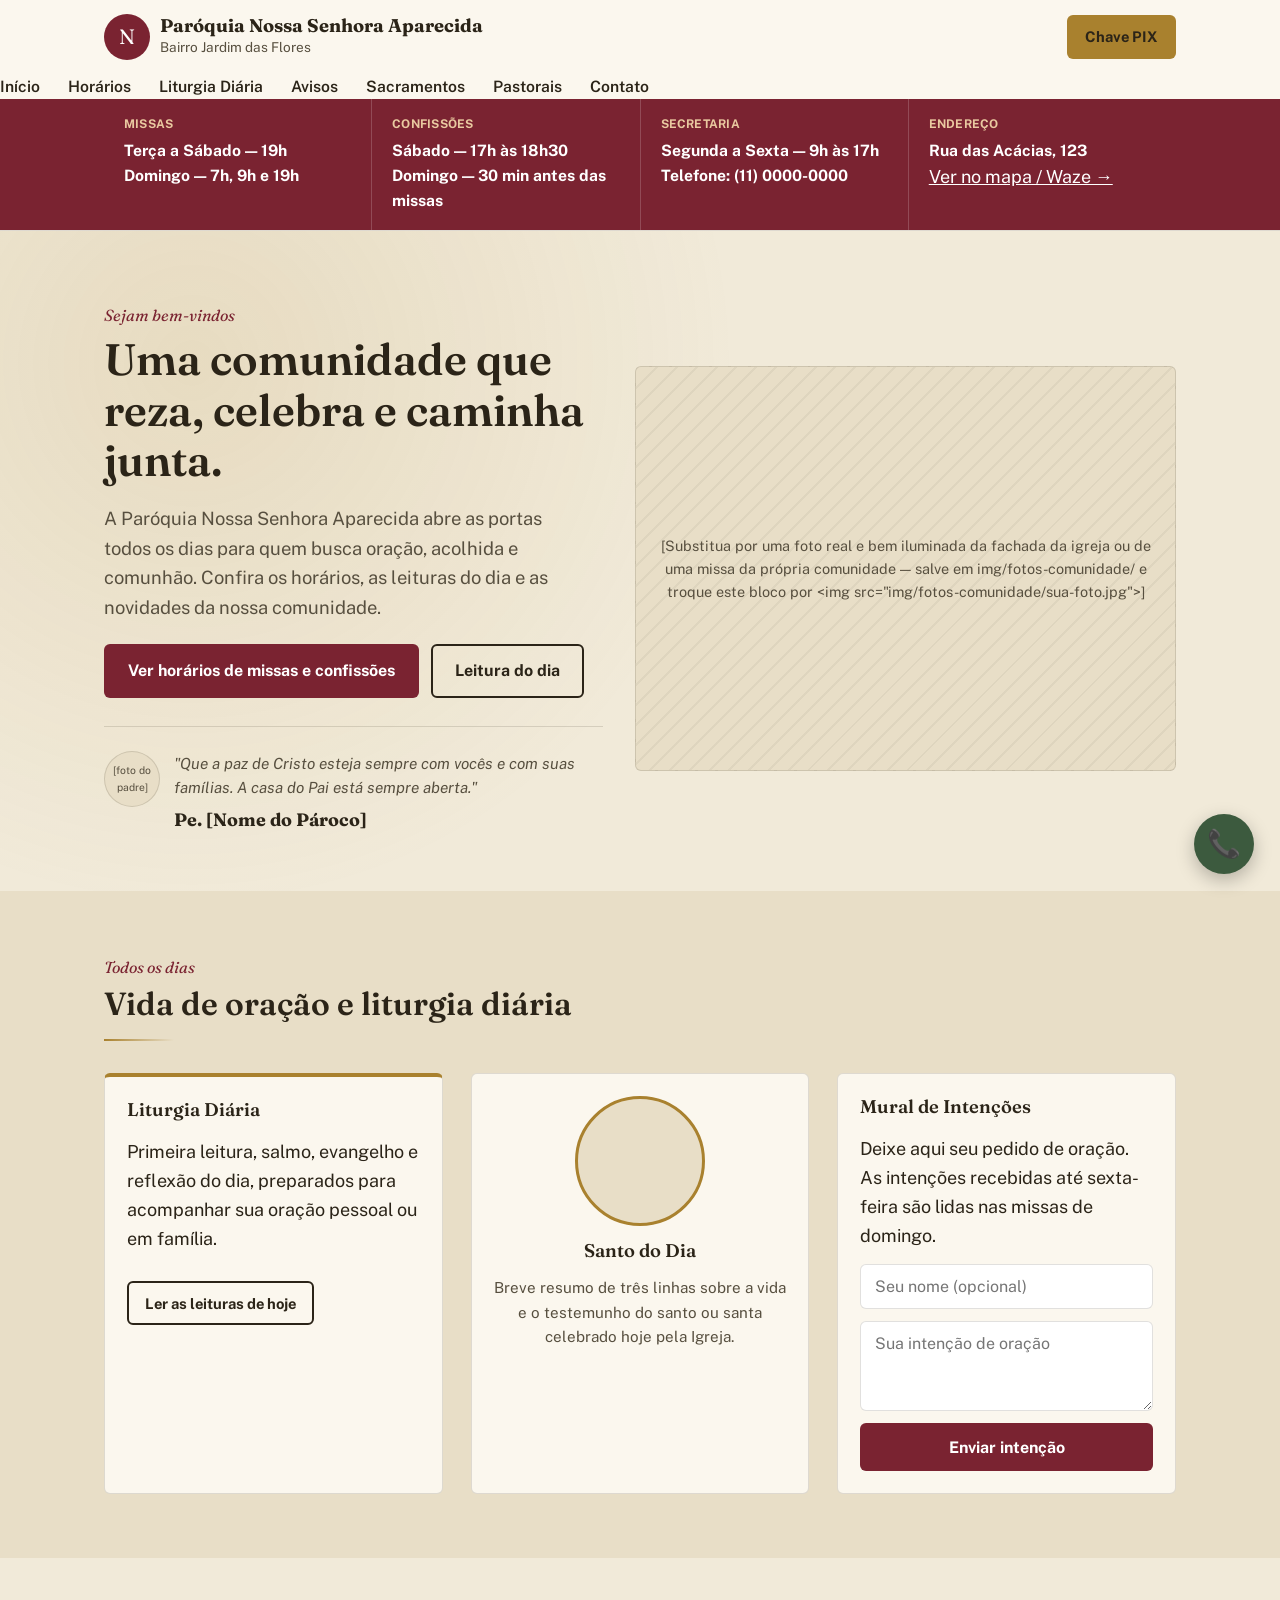
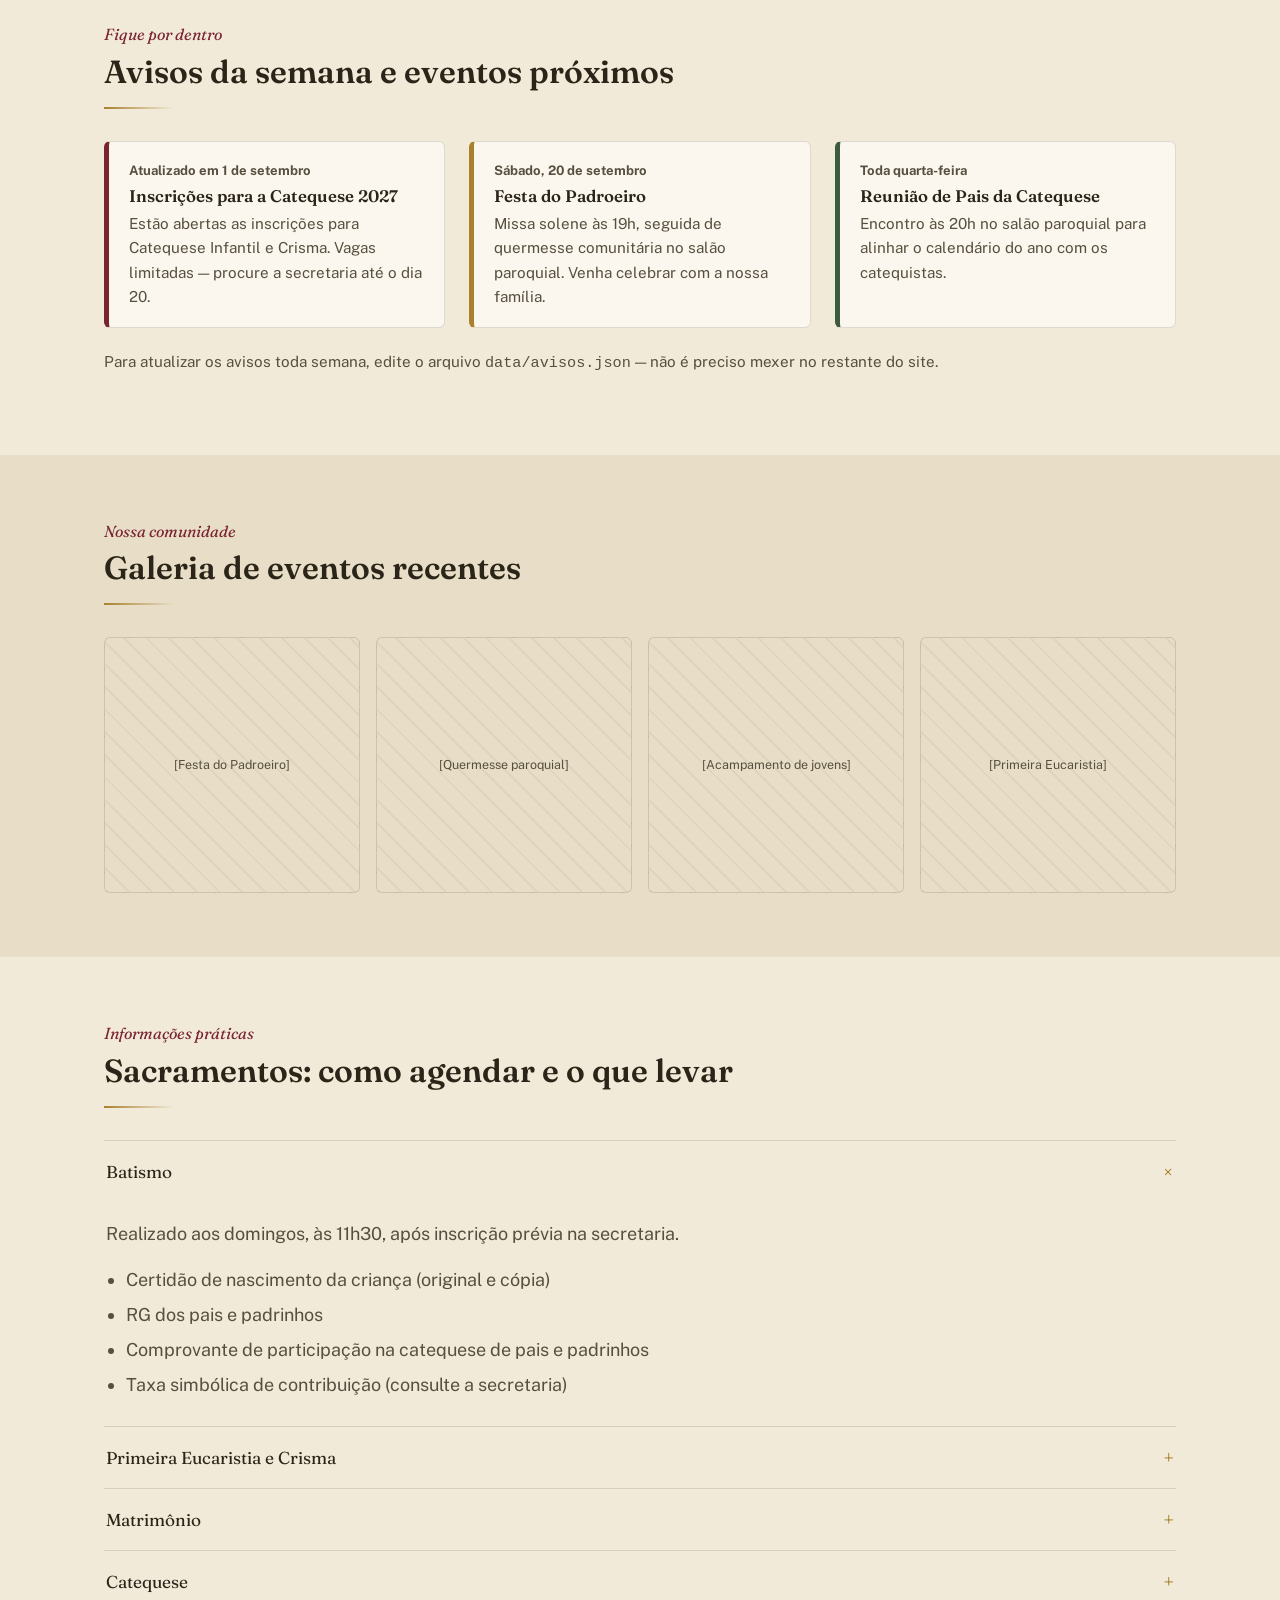
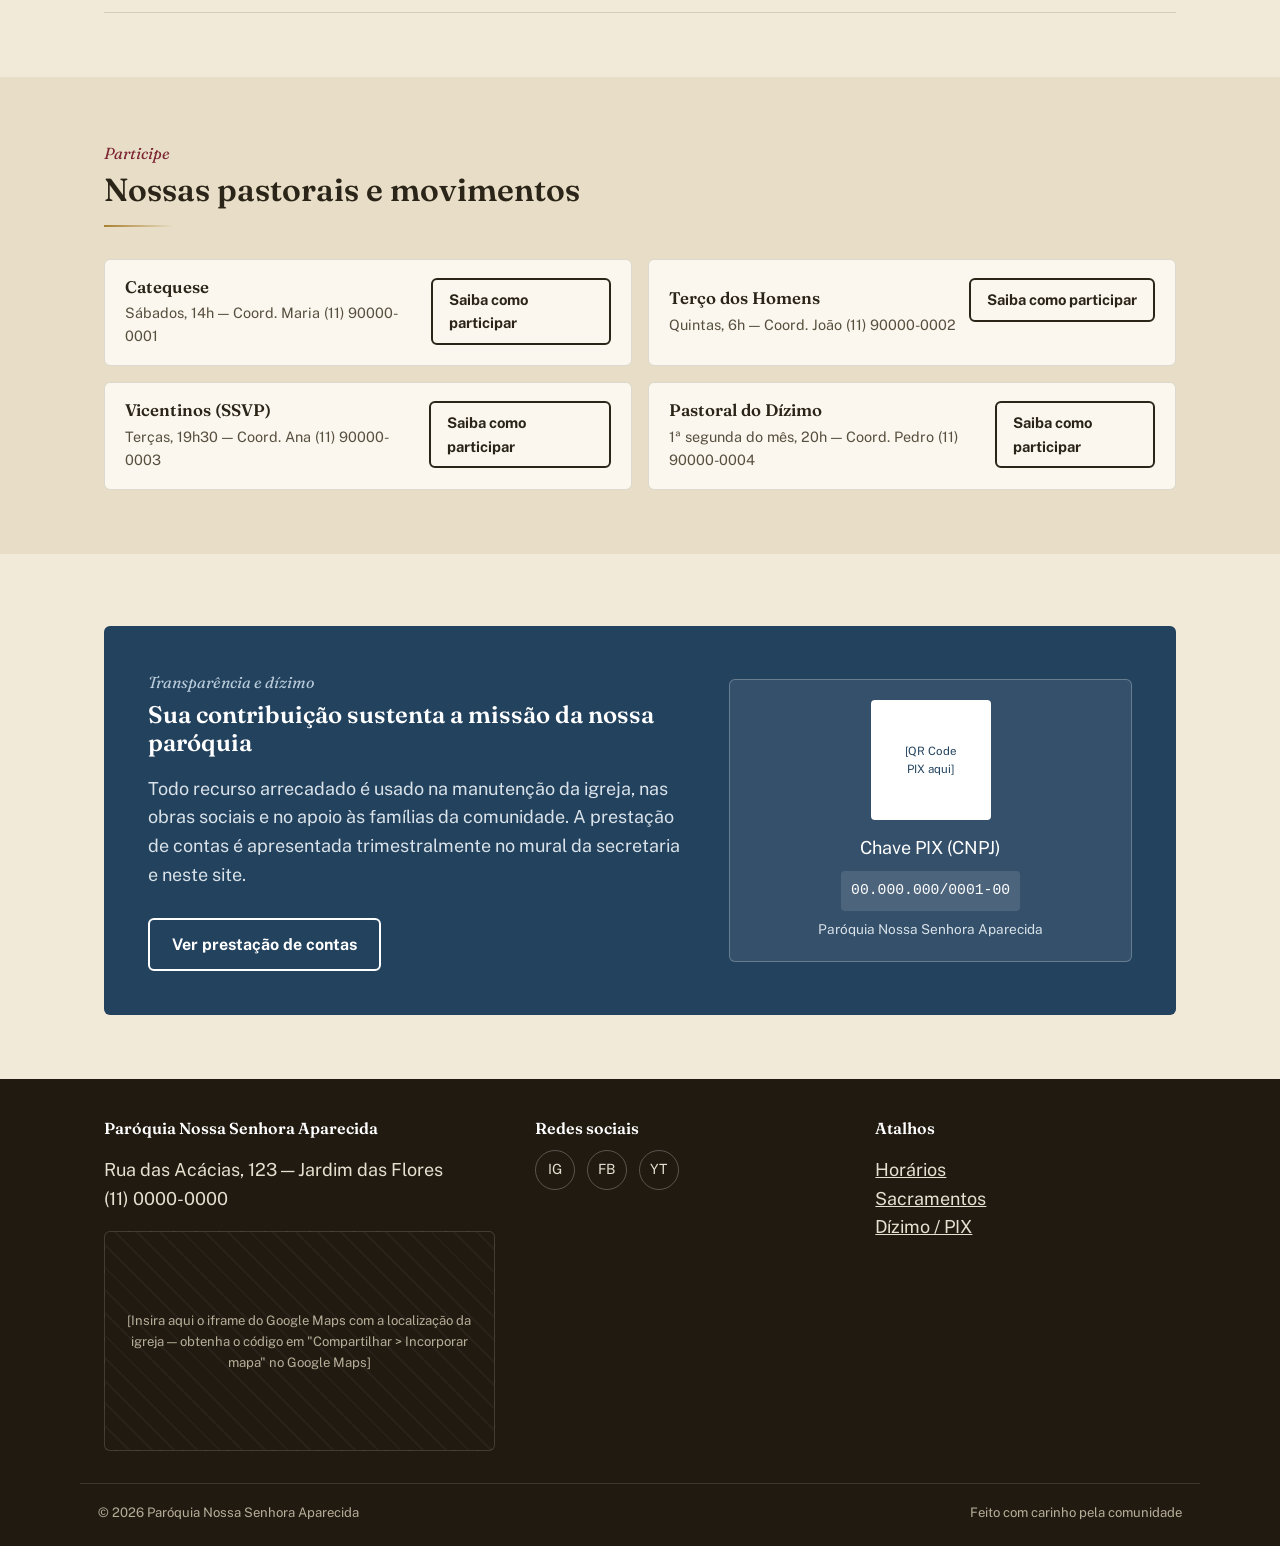
==== paroquia-site/index.html @ ff644851 "primeiro commit do projeto" ====
<!DOCTYPE html>
<html lang="pt-BR">
<head>
<meta charset="UTF-8">
<meta name="viewport" content="width=device-width, initial-scale=1.0">
<title>Paróquia Nossa Senhora Aparecida — Site da Comunidade</title>
<meta name="description" content="Horários de missas, confissões, liturgia diária, avisos e vida da comunidade da Paróquia Nossa Senhora Aparecida.">

<link rel="preconnect" href="https://fonts.google'apis.com">
<link rel="preconnect" href="https://fonts.gstatic.com" crossorigin>
<link href="https://fonts.googleapis.com/css2?family=Fraunces:opsz,wght@9..144,400;9..144,500;9..144,600;9..144,700&family=Public+Sans:wght@400;500;600;700&display=swap" rel="stylesheet">

<link rel="stylesheet" href="css/estilo.css">
</head>
<body>

<!-- ============================================================
     CABEÇALHO
     ============================================================ -->
<header class="topo">
  <div class="barra-principal">
    <a href="#inicio" class="marca">
      <div class="brasao">N</div>
      <div class="marca-texto">
        <strong>Paróquia Nossa Senhora Aparecida</strong>
        <span>Bairro Jardim das Flores</span>
      </div>
    </a>

    <div class="acoes-topo">
      <a href="#dizimo" class="botao botao-dourado botao-pequeno">Chave PIX</a>
      <button class="botao-menu-mobile" id="botaoMenuMobile" aria-label="Abrir menu" aria-expanded="false">☰</button>
    </div>
  </div>

  <nav class="menu" id="menuPrincipal">
    <a href="#inicio">Início</a>
    <a href="#horarios">Horários</a>
    <a href="#liturgia">Liturgia Diária</a>
    <a href="#avisos">Avisos</a>
    <a href="#sacramentos">Sacramentos</a>
    <a href="#pastorais">Pastorais</a>
    <a href="#contato">Contato</a>
  </nav>

  <!-- Faixa de horários em destaque, sempre visível no topo -->
  <div class="faixa-horarios" id="horarios">
    <div class="container">
      <div class="item-horario">
        <div class="rot">MISSAS</div>
        <div id="listaMissas"><strong>Ter a Sáb — 19h</strong><strong>Dom — 7h, 9h e 19h</strong></div>
      </div>
      <div class="item-horario">
        <div class="rot">CONFISSÕES</div>
        <div id="listaConfissoes"><strong>Sáb — 17h às 18h30</strong><strong>Dom — 30 min antes das missas</strong></div>
      </div>
      <div class="item-horario">
        <div class="rot">SECRETARIA</div>
        <div id="listaSecretaria"><strong>Seg a Sex — 9h às 17h</strong><strong>(11) 0000-0000</strong></div>
      </div>
      <div class="item-horario">
        <div class="rot">ENDEREÇO</div>
        <strong id="enderecoLinha1">Rua das Acácias, 123</strong>
        <a id="linkMapa" href="https://www.google.com/maps" target="_blank" rel="noopener">Ver no mapa / Waze →</a>
      </div>
    </div>
  </div>
</header>

<!-- Fundo escurecido atrás do menu mobile aberto -->
<div class="fundo-escurecido" id="fundoEscurecido"></div>

<!-- ============================================================
     HERO / BOAS-VINDAS
     ============================================================ -->
<section class="hero" id="inicio">
  <div class="container hero-grid">
    <div>
      <p class="rotulo">Sejam bem-vindos</p>
      <h1>Uma comunidade que reza, celebra e caminha junta.</h1>
      <p class="acolhida">A Paróquia Nossa Senhora Aparecida abre as portas todos os dias para quem busca oração, acolhida e comunhão. Confira os horários, as leituras do dia e as novidades da nossa comunidade.</p>
      <div class="hero-botoes">
        <a href="#horarios" class="botao botao-primario">Ver horários de missas e confissões</a>
        <a href="#liturgia" class="botao botao-contorno">Leitura do dia</a>
      </div>

      <div class="assinatura-paroco">
        <div class="foto-pequena">[foto do<br>padre]</div>
        <div>
          <p>"Que a paz de Cristo esteja sempre com vocês e com suas famílias. A casa do Pai está sempre aberta."</p>
          <strong>Pe. [Nome do Pároco]</strong>
        </div>
      </div>
    </div>

    <div class="foto-moldura">
      [Substitua por uma foto real e bem iluminada da fachada da igreja ou de uma missa da própria comunidade — salve em img/fotos-comunidade/ e troque este bloco por &lt;img src="img/fotos-comunidade/sua-foto.jpg"&gt;]
    </div>
  </div>
</section>

<!-- ============================================================
     VIDA ESPIRITUAL DIÁRIA — Liturgia, Santo do Dia, Mural de Oração
     ============================================================ -->
<section class="fundo-alt" id="liturgia">
  <div class="container">
    <p class="rotulo">Todos os dias</p>
    <h2 class="titulo-secao">Vida de oração e liturgia diária</h2>
    <hr class="regra">

    <div class="grade-tres">
      <div class="cartao destaque-topo">
        <h3>Liturgia Diária</h3>
        <p>Primeira leitura, salmo, evangelho e reflexão do dia, preparados para acompanhar sua oração pessoal ou em família.</p>
        <a href="https://www.liturgiadiaria.com.br" target="_blank" rel="noopener" class="botao botao-contorno botao-pequeno" style="margin-top:10px;">Ler as leituras de hoje</a>
      </div>

      <div class="cartao santo-do-dia">
        <div class="moldura-santo" id="molduraSanto">[imagem do<br>santo do dia]</div>
        <h3>Santo do Dia</h3>
        <p id="resumoSanto" style="color:var(--cor-texto-suave);font-size:.95rem;">Breve resumo de três linhas sobre a vida e o testemunho do santo ou santa celebrado hoje pela Igreja.</p>
      </div>

      <div class="cartao">
        <h3>Mural de Intenções</h3>
        <p style="margin-bottom:14px;">Deixe aqui seu pedido de oração. As intenções recebidas até sexta-feira são lidas nas missas de domingo.</p>
        <form class="mural" id="formMural">
          <input type="text" placeholder="Seu nome (opcional)" aria-label="Seu nome">
          <textarea placeholder="Sua intenção de oração" aria-label="Sua intenção de oração" required></textarea>
          <button type="submit" class="botao botao-primario">Enviar intenção</button>
          <span class="aviso-envio" id="avisoIntencao">Intenção recebida. Ela será levada em oração pela comunidade. 🙏</span>
        </form>
      </div>
    </div>
  </div>
</section>

<!-- ============================================================
     AVISOS PAROQUIAIS E EVENTOS
     ============================================================ -->
<section id="avisos">
  <div class="container">
    <p class="rotulo">Fique por dentro</p>
    <h2 class="titulo-secao">Avisos da semana e eventos próximos</h2>
    <hr class="regra">

    <div class="grade-avisos" id="gradeAvisos">
      <!-- Preenchido automaticamente a partir de data/avisos.json -->
    </div>
    <p style="margin-top:22px;color:var(--cor-texto-suave);font-size:.95rem;">Para atualizar os avisos toda semana, edite o arquivo <code>data/avisos.json</code> — não é preciso mexer no restante do site.</p>
  </div>
</section>

<!-- ============================================================
     GALERIA DE FOTOS
     ============================================================ -->
<section class="fundo-alt">
  <div class="container">
    <p class="rotulo">Nossa comunidade</p>
    <h2 class="titulo-secao">Galeria de eventos recentes</h2>
    <hr class="regra">
    <div class="grade-galeria" id="gradeGaleria">
      <!-- Preenchido automaticamente a partir de data/galeria.json -->
    </div>
  </div>
</section>

<!-- ============================================================
     SACRAMENTOS — guia em acordeão
     ============================================================ -->
<section id="sacramentos">
  <div class="container">
    <p class="rotulo">Informações práticas</p>
    <h2 class="titulo-secao">Sacramentos: como agendar e o que levar</h2>
    <hr class="regra">

    <div class="acordeao">
      <div class="item-acordeao aberto">
        <button class="pergunta" onclick="alternarAcordeao(this)">
          Batismo <span class="sinal">+</span>
        </button>
        <div class="resposta">
          <p>Realizado aos domingos, às 11h30, após inscrição prévia na secretaria.</p>
          <ul>
            <li>Certidão de nascimento da criança (original e cópia)</li>
            <li>RG dos pais e padrinhos</li>
            <li>Comprovante de participação na catequese de pais e padrinhos</li>
            <li>Taxa simbólica de contribuição (consulte a secretaria)</li>
          </ul>
        </div>
      </div>

      <div class="item-acordeao">
        <button class="pergunta" onclick="alternarAcordeao(this)">
          Primeira Eucaristia e Crisma <span class="sinal">+</span>
        </button>
        <div class="resposta">
          <p>Preparação através da catequese, com duração de dois anos. Inscrições abertas em março e agosto.</p>
          <ul>
            <li>Certidão de batismo</li>
            <li>Frequência mínima de 80% nos encontros</li>
          </ul>
        </div>
      </div>

      <div class="item-acordeao">
        <button class="pergunta" onclick="alternarAcordeao(this)">
          Matrimônio <span class="sinal">+</span>
        </button>
        <div class="resposta">
          <p>Procurar a secretaria com pelo menos quatro meses de antecedência para o curso de noivos e a documentação.</p>
          <ul>
            <li>Certidão de batismo atualizada (emitida há menos de 6 meses)</li>
            <li>RG e CPF dos noivos</li>
            <li>Certidão de nascimento ou casamento civil</li>
            <li>Participação no curso de preparação para o matrimônio</li>
          </ul>
        </div>
      </div>

      <div class="item-acordeao">
        <button class="pergunta" onclick="alternarAcordeao(this)">
          Catequese <span class="sinal">+</span>
        </button>
        <div class="resposta">
          <p>Encontros semanais aos sábados, das 14h às 15h30, no salão paroquial, para crianças a partir de 7 anos.</p>
          <ul>
            <li>Ficha de inscrição preenchida na secretaria</li>
            <li>Cópia da certidão de nascimento</li>
          </ul>
        </div>
      </div>
    </div>
  </div>
</section>

<!-- ============================================================
     PASTORAIS E MOVIMENTOS
     ============================================================ -->
<section class="fundo-alt" id="pastorais">
  <div class="container">
    <p class="rotulo">Participe</p>
    <h2 class="titulo-secao">Nossas pastorais e movimentos</h2>
    <hr class="regra">

    <div class="grade-pastorais" id="gradePastorais">
      <!-- Preenchido automaticamente a partir de data/pastorais.json -->
    </div>
  </div>
</section>

<!-- ============================================================
     DÍZIMO / TRANSPARÊNCIA
     ============================================================ -->
<section id="dizimo">
  <div class="container">
    <div class="bloco-dizimo">
      <div>
        <p class="rotulo" style="color:#B9CBDA;">Transparência e dízimo</p>
        <h2>Sua contribuição sustenta a missão da nossa paróquia</h2>
        <p>Todo recurso arrecadado é usado na manutenção da igreja, nas obras sociais e no apoio às famílias da comunidade. A prestação de contas é apresentada trimestralmente no mural da secretaria e neste site.</p>
        <a href="#" class="botao botao-contorno" style="border-color:#fff;color:#fff;margin-top:10px;width:auto;">Ver prestação de contas</a>
      </div>
      <div class="caixa-pix">
        <div class="qr">[QR Code<br>PIX aqui]</div>
        <div>Chave PIX (CNPJ)</div>
        <div class="chave">00.000.000/0001-00</div>
        <div style="font-size:.85rem;color:#D9E2E9;">Paróquia Nossa Senhora Aparecida</div>
      </div>
    </div>
  </div>
</section>

<!-- ============================================================
     RODAPÉ
     ============================================================ -->
<footer id="contato">
  <div class="container grade-rodape">
    <div>
      <h3>Paróquia Nossa Senhora Aparecida</h3>
      <p>Rua das Acácias, 123 — Jardim das Flores<br>(11) 0000-0000</p>
      <div class="mapa-rodape">[Insira aqui o iframe do Google Maps com a localização da igreja — obtenha o código em "Compartilhar &gt; Incorporar mapa" no Google Maps]</div>
    </div>
    <div>
      <h3>Redes sociais</h3>
      <div class="redes">
        <a href="#" aria-label="Instagram">IG</a>
        <a href="#" aria-label="Facebook">FB</a>
        <a href="#" aria-label="YouTube">YT</a>
      </div>
    </div>
    <div>
      <h3>Atalhos</h3>
      <p>
        <a href="#horarios">Horários</a><br>
        <a href="#sacramentos">Sacramentos</a><br>
        <a href="#dizimo">Dízimo / PIX</a>
      </p>
    </div>
  </div>
  <div class="linha-final">
    <span>© 2026 Paróquia Nossa Senhora Aparecida</span>
    <span>Feito com carinho pela comunidade</span>
  </div>
</footer>

<!-- Botão flutuante de WhatsApp -->
<a class="whatsapp-flutuante" href="https://wa.me/5511900000000" target="_blank" rel="noopener" aria-label="Falar com a secretaria pelo WhatsApp">📞</a>

<script src="js/principal.js"></script>
</body>
</html>
---- paroquia-site/css/estilo.css ----
/* ============================================================
   PARÓQUIA NOSSA SENHORA APARECIDA — FOLHA DE ESTILOS
   Escrita "mobile-first": o estilo base é o do celular.
   As telas maiores (tablet/computador) são ajustadas depois,
   dentro dos blocos @media (min-width: ...) lá no final do arquivo.
   ============================================================ */

:root{
  --cor-fundo: #F1EAD9;      /* pedra clara / parede da igreja */
  --cor-fundo-alt: #E8DEC7;  /* faixa um pouco mais escura */
  --cor-cartao: #FBF7EE;     /* branco quente, quase papel */
  --cor-texto: #2B2418;      /* quase-preto quente */
  --cor-texto-suave: #574F3F;
  --cor-vinho: #7A2331;      /* vermelho litúrgico — cor de destaque principal */
  --cor-vinho-escuro: #591722;
  --cor-dourado: #A9812E;    /* dourado de vela — detalhes e linhas */
  --cor-azul: #23425E;       /* azul vitral — pastoral / links secundários */
  --cor-verde: #3C5A3E;      /* verde tempo comum — avisos */
  --borda: 1px solid rgba(43,36,24,0.14);
  --raio: 6px;
  --serif: "Fraunces", Georgia, serif;
  --sans: "Public Sans", -apple-system, "Segoe UI", sans-serif;
  --espaco-secao: 44px;      /* menor no celular, cresce no desktop lá embaixo */
}

*{ box-sizing:border-box; }
html{ scroll-behavior:smooth; }
body{
  margin:0;
  background:var(--cor-fundo);
  color:var(--cor-texto);
  font-family:var(--sans);
  font-size:17px;           /* base confortável para leitura no celular */
  line-height:1.6;
}
img{ max-width:100%; display:block; }
a{ color:var(--cor-vinho); }
h1,h2,h3{ font-family:var(--serif); font-weight:600; line-height:1.15; margin:0 0 .4em; }
.container{ max-width:1120px; margin:0 auto; padding:0 18px; }
section{ padding:var(--espaco-secao) 0; }

.rotulo{
  font-family:var(--serif);
  font-style:italic;
  font-size:1rem;
  color:var(--cor-vinho);
  margin:0 0 6px;
}
.titulo-secao{ font-size:1.6rem; max-width:640px; }
.regra{
  height:2px;
  background:linear-gradient(90deg, var(--cor-dourado), transparent 70%);
  border:0;
  margin:16px 0 32px;
  width:100px;
}

/* Botões — altura mínima de 48px para toque confortável no celular */
.botao{
  display:inline-flex;
  align-items:center;
  justify-content:center;
  gap:8px;
  font-family:var(--sans);
  font-weight:700;
  font-size:1rem;
  min-height:48px;
  padding:12px 22px;
  border-radius:var(--raio);
  text-decoration:none;
  border:2px solid transparent;
  cursor:pointer;
  width:100%;
}
.botao-primario{ background:var(--cor-vinho); color:#fff; }
.botao-primario:hover{ background:var(--cor-vinho-escuro); }
.botao-contorno{ background:transparent; border-color:var(--cor-texto); color:var(--cor-texto); }
.botao-contorno:hover{ background:var(--cor-texto); color:var(--cor-cartao); }
.botao-dourado{ background:var(--cor-dourado); color:#2B2418; }
.botao-pequeno{ width:auto; min-height:44px; padding:8px 16px; font-size:.92rem; }

/* ---------- CABEÇALHO ---------- */
header.topo{
  position:sticky; top:0; z-index:50;
  background:var(--cor-cartao);
  border-bottom:var(--borda);
}
.barra-principal{
  display:flex; align-items:center; justify-content:space-between;
  padding:12px 18px;
  max-width:1120px; margin:0 auto;
  gap:12px;
}
.marca{ display:flex; align-items:center; gap:10px; text-decoration:none; color:var(--cor-texto); min-width:0; }
.brasao{
  width:42px; height:42px; border-radius:50%;
  background:var(--cor-vinho);
  display:flex; align-items:center; justify-content:center;
  color:#fff; font-family:var(--serif); font-size:1.2rem; flex-shrink:0;
}
.marca-texto{ min-width:0; }
.marca-texto strong{ display:block; font-family:var(--serif); font-size:1rem; line-height:1.2; }
.marca-texto span{ display:block; font-size:.78rem; color:var(--cor-texto-suave); }

/* Menu: no celular vira painel deslizante em tela cheia */
nav.menu{
  position:fixed; top:0; right:0; bottom:0;
  width:82%; max-width:340px;
  background:var(--cor-cartao);
  display:flex; flex-direction:column; gap:0;
  padding:88px 24px 24px;
  transform:translateX(100%);
  transition:transform .25s ease;
  overflow-y:auto;
  box-shadow:-8px 0 24px rgba(0,0,0,.15);
}
nav.menu.aberto{ transform:translateX(0); }
nav.menu a{ color:var(--cor-texto); text-decoration:none; font-weight:600; padding:16px 0; border-bottom:var(--borda); font-size:1.1rem; }
nav.menu a:hover{ color:var(--cor-vinho); }

.acoes-topo{ display:flex; align-items:center; gap:10px; }
.acoes-topo .botao{ width:auto; }
.botao-menu-mobile{
  background:none; border:0; font-size:1.6rem; cursor:pointer; color:var(--cor-texto);
  min-width:44px; min-height:44px;
}
.fundo-escurecido{
  display:none; position:fixed; inset:0; background:rgba(0,0,0,.35); z-index:45;
}
.fundo-escurecido.ativo{ display:block; }

/* Faixa de horários em destaque — sempre visível, empilhada no celular */
.faixa-horarios{ background:var(--cor-vinho); color:#fff; }
.faixa-horarios .container{ display:flex; flex-direction:column; }
.item-horario{ padding:14px 4px; border-bottom:1px solid rgba(255,255,255,.18); }
.item-horario:last-child{ border-bottom:0; }
.item-horario .rot{ font-size:.75rem; letter-spacing:.02em; color:#E9C9A0; margin-bottom:4px; font-weight:700; }
.item-horario strong{ display:block; font-size:.98rem; }
.item-horario a{ color:#fff; text-decoration:underline; }

/* ---------- HERO ---------- */
.hero{
  padding:40px 0 36px;
  background:
    radial-gradient(circle at 15% 20%, rgba(169,129,46,.14), transparent 45%),
    var(--cor-fundo);
}
.hero-grid{ display:flex; flex-direction:column; gap:32px; }
.hero h1{ font-size:1.8rem; }
.hero p.acolhida{ font-size:1.05rem; color:var(--cor-texto-suave); margin-bottom:22px; }
.hero-botoes{ display:flex; flex-direction:column; gap:12px; }

.foto-moldura{
  aspect-ratio:4/3;
  border-radius:var(--raio);
  border:var(--borda);
  background:
    repeating-linear-gradient(135deg, rgba(43,36,24,.05) 0 2px, transparent 2px 14px),
    var(--cor-fundo-alt);
  display:flex; align-items:center; justify-content:center;
  text-align:center; color:var(--cor-texto-suave); font-size:.9rem; padding:20px;
  overflow:hidden;
}
.foto-moldura img{ width:100%; height:100%; object-fit:cover; }

.assinatura-paroco{
  display:flex; gap:14px; align-items:flex-start; margin-top:28px;
  padding-top:24px; border-top:var(--borda);
}
.assinatura-paroco .foto-pequena{
  width:56px; height:56px; border-radius:50%; flex-shrink:0;
  background:var(--cor-fundo-alt); border:var(--borda);
  display:flex; align-items:center; justify-content:center; color:var(--cor-texto-suave); font-size:.65rem; text-align:center;
  overflow:hidden;
}
.assinatura-paroco .foto-pequena img{ width:100%; height:100%; object-fit:cover; }
.assinatura-paroco p{ margin:0 0 6px; font-style:italic; color:var(--cor-texto-suave); font-size:.96rem; }
.assinatura-paroco strong{ font-family:var(--serif); }

/* ---------- CARTÕES GERAIS ---------- */
.fundo-alt{ background:var(--cor-fundo-alt); }
.grade-tres{ display:grid; grid-template-columns:1fr; gap:20px; margin-top:8px; }
.cartao{ background:var(--cor-cartao); border:var(--borda); border-radius:var(--raio); padding:22px; }
.cartao h3{ font-size:1.15rem; }
.cartao.destaque-topo{ border-top:4px solid var(--cor-dourado); }

.santo-do-dia{ text-align:center; }
.santo-do-dia .moldura-santo{
  width:100%; aspect-ratio:1/1; max-width:130px; margin:0 auto 14px;
  border-radius:50%; border:3px solid var(--cor-dourado); overflow:hidden;
  background:var(--cor-fundo-alt);
  display:flex; align-items:center; justify-content:center;
  color:var(--cor-texto-suave); font-size:.75rem; text-align:center; padding:8px;
}
.santo-do-dia .moldura-santo img{ width:100%; height:100%; object-fit:cover; }

form.mural{ display:flex; flex-direction:column; gap:12px; margin-top:6px; }
form.mural input, form.mural textarea, form.mural select{
  font-family:var(--sans); font-size:16px; /* 16px no mínimo evita zoom automático no iPhone */
  padding:12px 14px; border-radius:var(--raio);
  border:var(--borda); background:#fff; color:var(--cor-texto);
  width:100%;
}
form.mural textarea{ resize:vertical; min-height:90px; }
.aviso-envio{ font-size:.9rem; color:var(--cor-verde); display:none; margin-top:4px; }

/* ---------- AVISOS ---------- */
.grade-avisos{ display:grid; grid-template-columns:1fr; gap:18px; margin-top:8px; }
.cartao-aviso{
  background:var(--cor-cartao); border:var(--borda); border-left:5px solid var(--cor-verde);
  border-radius:var(--raio); padding:18px 20px;
}
.cartao-aviso.tipo-evento{ border-left-color:var(--cor-dourado); }
.cartao-aviso.tipo-urgente{ border-left-color:var(--cor-vinho); }
.cartao-aviso .data{ font-size:.82rem; color:var(--cor-texto-suave); font-weight:700; margin-bottom:6px; }
.cartao-aviso h3{ font-size:1.05rem; margin-bottom:6px; }
.cartao-aviso p{ margin:0; color:var(--cor-texto-suave); font-size:.95rem; }

/* ---------- GALERIA ---------- */
.grade-galeria{ display:grid; grid-template-columns:repeat(2,1fr); gap:12px; margin-top:8px; }
.foto-galeria{
  aspect-ratio:1/1; border-radius:var(--raio); border:var(--borda); overflow:hidden;
  background:repeating-linear-gradient(45deg, rgba(43,36,24,.05) 0 2px, transparent 2px 16px), var(--cor-fundo-alt);
  display:flex; align-items:center; justify-content:center; text-align:center;
  color:var(--cor-texto-suave); font-size:.78rem; padding:10px; position:relative;
}
.foto-galeria img{ width:100%; height:100%; object-fit:cover; position:absolute; inset:0; }
.foto-galeria span{ position:relative; z-index:1; }

/* ---------- SACRAMENTOS (acordeão) ---------- */
.acordeao{ margin-top:8px; border-top:var(--borda); }
.item-acordeao{ border-bottom:var(--borda); }
.item-acordeao button.pergunta{
  width:100%; text-align:left; background:none; border:0; cursor:pointer;
  padding:18px 2px; display:flex; justify-content:space-between; align-items:center; gap:12px;
  font-family:var(--serif); font-size:1.08rem; color:var(--cor-texto);
  min-height:48px;
}
.item-acordeao .sinal{ font-size:1.3rem; color:var(--cor-dourado); flex-shrink:0; transition:transform .2s ease; }
.item-acordeao .resposta{ max-height:0; overflow:hidden; transition:max-height .25s ease; padding:0 2px; color:var(--cor-texto-suave); }
.item-acordeao.aberto .resposta{ max-height:600px; padding-bottom:20px; }
.item-acordeao.aberto .sinal{ transform:rotate(45deg); }
.resposta ul{ margin:8px 0 0; padding-left:20px; }
.resposta li{ margin-bottom:6px; }

/* ---------- PASTORAIS ---------- */
.grade-pastorais{ display:grid; grid-template-columns:1fr; gap:16px; margin-top:8px; }
.cartao-pastoral{
  display:flex; flex-direction:column; gap:12px;
  background:var(--cor-cartao); border:var(--borda); border-radius:var(--raio); padding:18px 20px;
}
.cartao-pastoral h3{ font-size:1.05rem; margin-bottom:4px; }
.cartao-pastoral p{ margin:0; font-size:.9rem; color:var(--cor-texto-suave); }
.cartao-pastoral .botao{ width:auto; align-self:flex-start; }

/* ---------- DÍZIMO / PIX ---------- */
.bloco-dizimo{
  background:var(--cor-azul); color:#fff; border-radius:var(--raio);
  padding:28px 22px; display:flex; flex-direction:column; gap:28px;
  margin-top:8px;
}
.bloco-dizimo h2{ color:#fff; font-size:1.5rem; }
.bloco-dizimo p{ color:#D9E2E9; }
.caixa-pix{
  background:rgba(255,255,255,.08); border:1px solid rgba(255,255,255,.25);
  border-radius:var(--raio); padding:20px; text-align:center;
}
.caixa-pix .qr{
  width:120px; height:120px; margin:0 auto 14px; background:#fff; border-radius:4px;
  display:flex; align-items:center; justify-content:center; color:#23425E; font-size:.72rem; text-align:center; padding:8px;
}
.caixa-pix .chave{
  font-family:monospace; background:rgba(255,255,255,.12); padding:8px 10px; border-radius:4px;
  display:inline-block; margin:8px 0; word-break:break-all; font-size:.92rem;
}

/* ---------- RODAPÉ ---------- */
footer{ background:#211A11; color:#E7DFCF; padding:40px 0 24px; }
.grade-rodape{ display:grid; grid-template-columns:1fr; gap:32px; }
footer h3{ color:#fff; font-size:1rem; margin-bottom:12px; }
footer a{ color:#E7DFCF; }
.mapa-rodape{
  aspect-ratio:16/9; border-radius:var(--raio); border:1px solid rgba(255,255,255,.15);
  background:repeating-linear-gradient(45deg, rgba(255,255,255,.04) 0 2px, transparent 2px 16px);
  display:flex; align-items:center; justify-content:center; color:#B7AE99; font-size:.82rem; text-align:center; padding:16px; margin-top:12px;
  overflow:hidden;
}
.mapa-rodape iframe{ width:100%; height:100%; border:0; }
.redes{ display:flex; gap:12px; margin-top:6px; }
.redes a{
  width:40px; height:40px; border-radius:50%; border:1px solid rgba(255,255,255,.25);
  display:flex; align-items:center; justify-content:center; text-decoration:none; font-size:.88rem;
}
.linha-final{
  max-width:1120px; margin:32px auto 0; padding:18px 18px 0; border-top:1px solid rgba(255,255,255,.12);
  font-size:.82rem; color:#B7AE99; display:flex; flex-direction:column; gap:8px;
}

/* ---------- BOTÃO FLUTUANTE WHATSAPP ---------- */
.whatsapp-flutuante{
  position:fixed; bottom:18px; right:18px; z-index:60;
  width:56px; height:56px; border-radius:50%;
  background:#3C5A3E; color:#fff;
  display:flex; align-items:center; justify-content:center;
  text-decoration:none; font-size:1.6rem;
  box-shadow:0 6px 18px rgba(0,0,0,.25);
}

/* Foco visível para acessibilidade (teclado) */
:focus-visible{ outline:3px solid var(--cor-azul); outline-offset:2px; }

@media (prefers-reduced-motion: reduce){
  *{ transition:none !important; scroll-behavior:auto !important; }
}

/* ============================================================
   TABLET — a partir de 640px
   ============================================================ */
@media (min-width: 640px){
  .grade-tres{ grid-template-columns:repeat(2,1fr); }
  .grade-avisos{ grid-template-columns:repeat(2,1fr); }
  .grade-pastorais{ grid-template-columns:repeat(2,1fr); }
  .hero-botoes{ flex-direction:row; }
  .hero-botoes .botao{ width:auto; }
  .cartao-pastoral{ flex-direction:row; justify-content:space-between; align-items:center; }
}

/* ============================================================
   COMPUTADOR — a partir de 900px
   ============================================================ */
@media (min-width: 900px){
  :root{ --espaco-secao:64px; }
  body{ font-size:18px; }
  .container{ padding:0 24px; }
  .titulo-secao{ font-size:2rem; }

  .barra-principal{ padding:14px 24px; }
  .brasao{ width:46px; height:46px; font-size:1.3rem; }
  .marca-texto strong{ font-size:1.15rem; }
  .marca-texto span{ font-size:.85rem; }

  /* menu volta a ser uma barra horizontal normal */
  nav.menu{
    position:static; width:auto; max-width:none; flex-direction:row; gap:28px;
    padding:0; transform:none; box-shadow:none; overflow:visible;
  }
  nav.menu a{ padding:0; border-bottom:0; font-size:.98rem; }
  .botao-menu-mobile{ display:none; }
  .fundo-escurecido{ display:none !important; }
  .acoes-topo .botao{ width:auto; }

  .faixa-horarios .container{ flex-direction:row; }
  .item-horario{
    flex:1; padding:16px 20px; border-bottom:0; border-right:1px solid rgba(255,255,255,.18);
  }
  .item-horario:last-child{ border-right:0; }

  .hero{ padding:72px 0 56px; }
  .hero-grid{ flex-direction:row; align-items:center; }
  .hero-grid > *{ flex:1; }
  .hero h1{ font-size:2.75rem; max-width:520px; }
  .hero p.acolhida{ font-size:1.15rem; max-width:460px; }

  .grade-tres{ grid-template-columns:repeat(3,1fr); gap:28px; }
  .grade-avisos{ grid-template-columns:repeat(3,1fr); gap:24px; }
  .grade-galeria{ grid-template-columns:repeat(4,1fr); gap:16px; }

  .bloco-dizimo{ flex-direction:row; align-items:center; padding:44px; gap:40px; }
  .bloco-dizimo > div:first-child{ flex:1.2; }
  .caixa-pix{ flex:.8; }

  .grade-rodape{ grid-template-columns:1.3fr 1fr 1fr; gap:40px; }
  .linha-final{ flex-direction:row; justify-content:space-between; }

  .whatsapp-flutuante{ width:60px; height:60px; bottom:26px; right:26px; font-size:1.7rem; }
  .botao{ width:auto; }
}
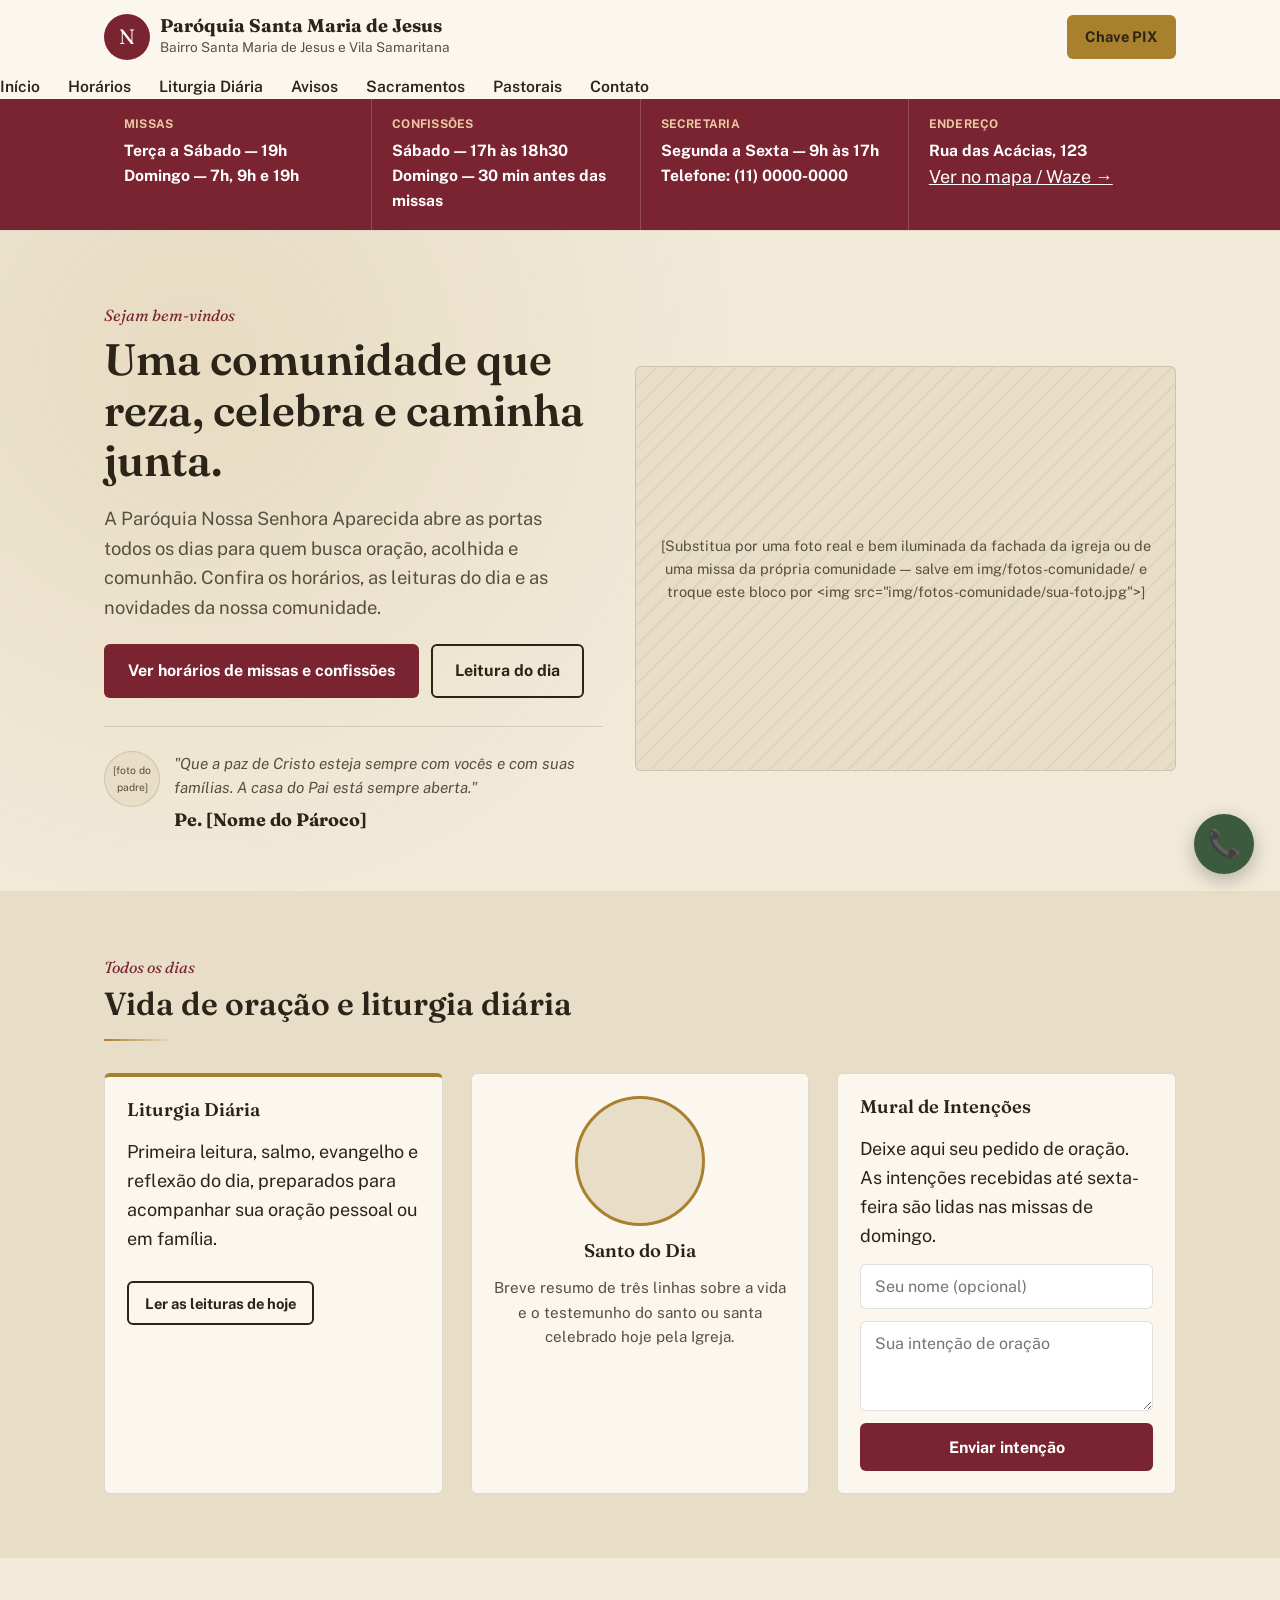
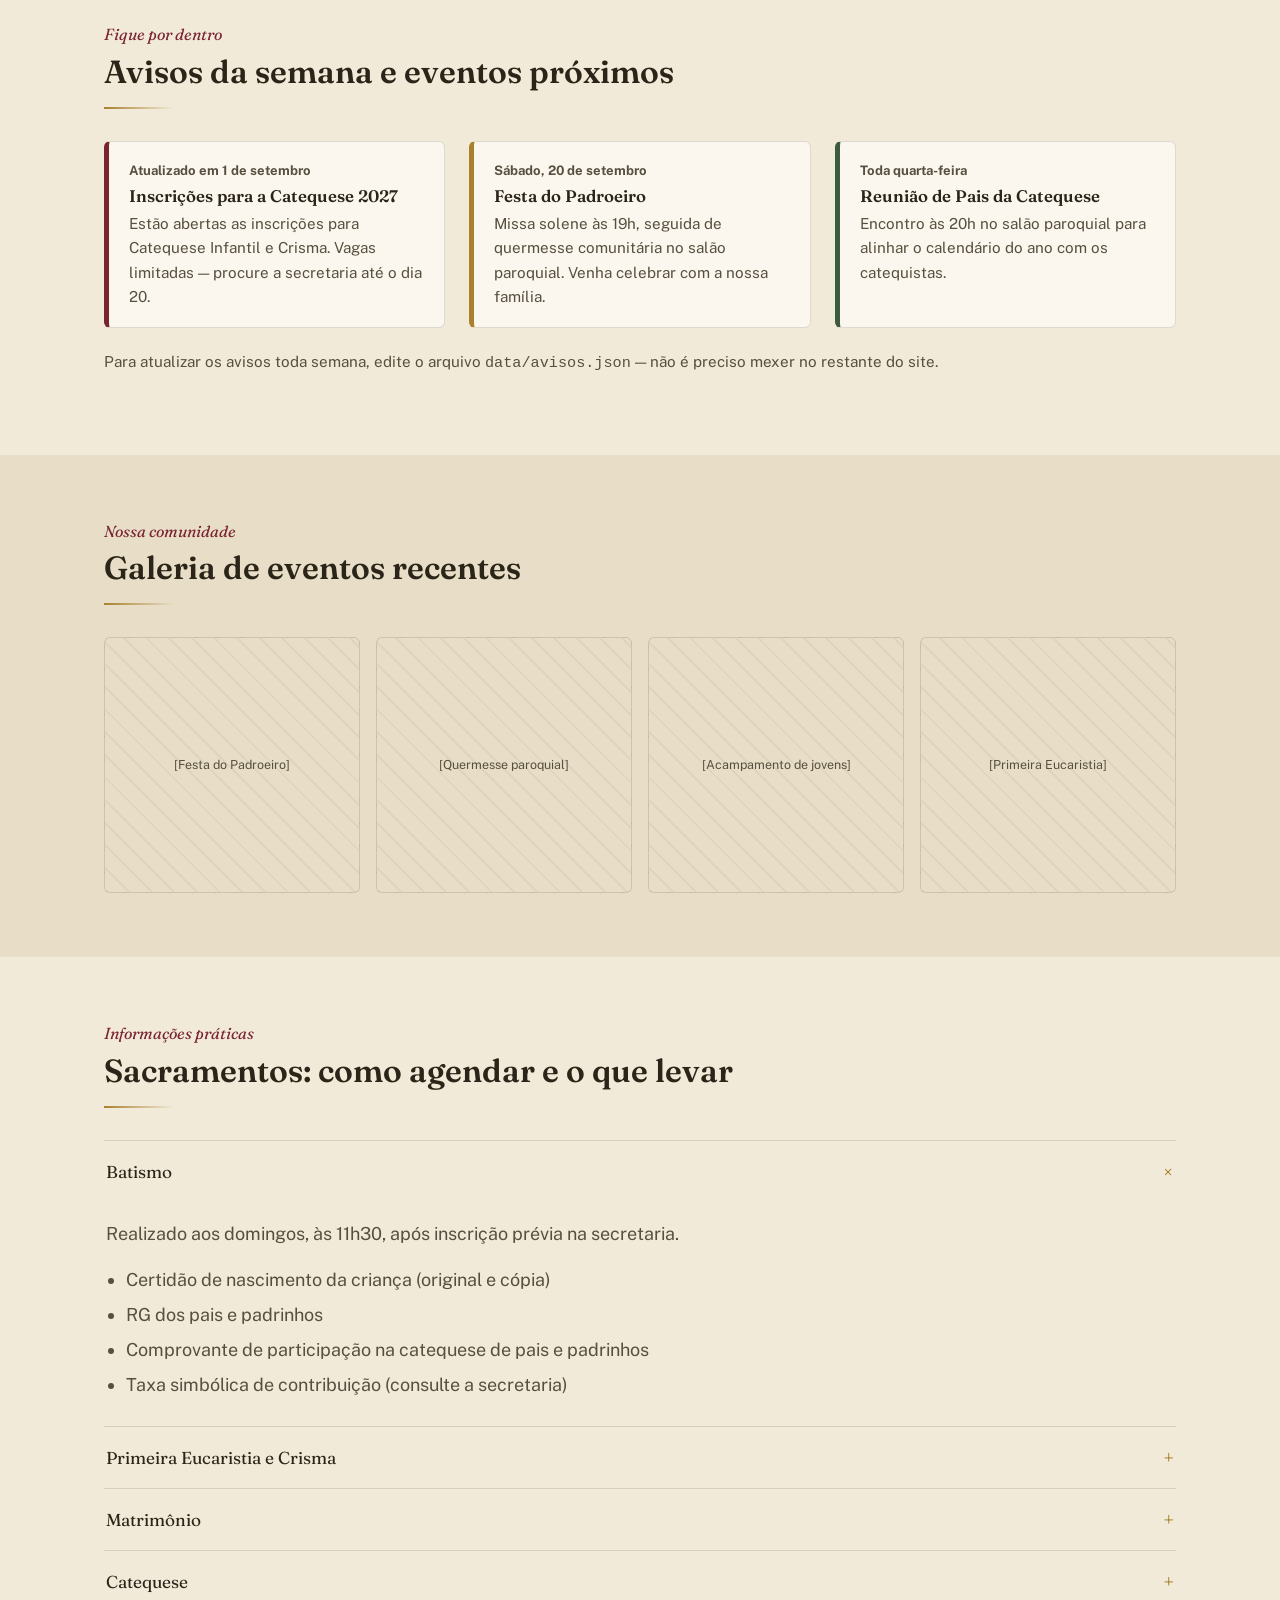
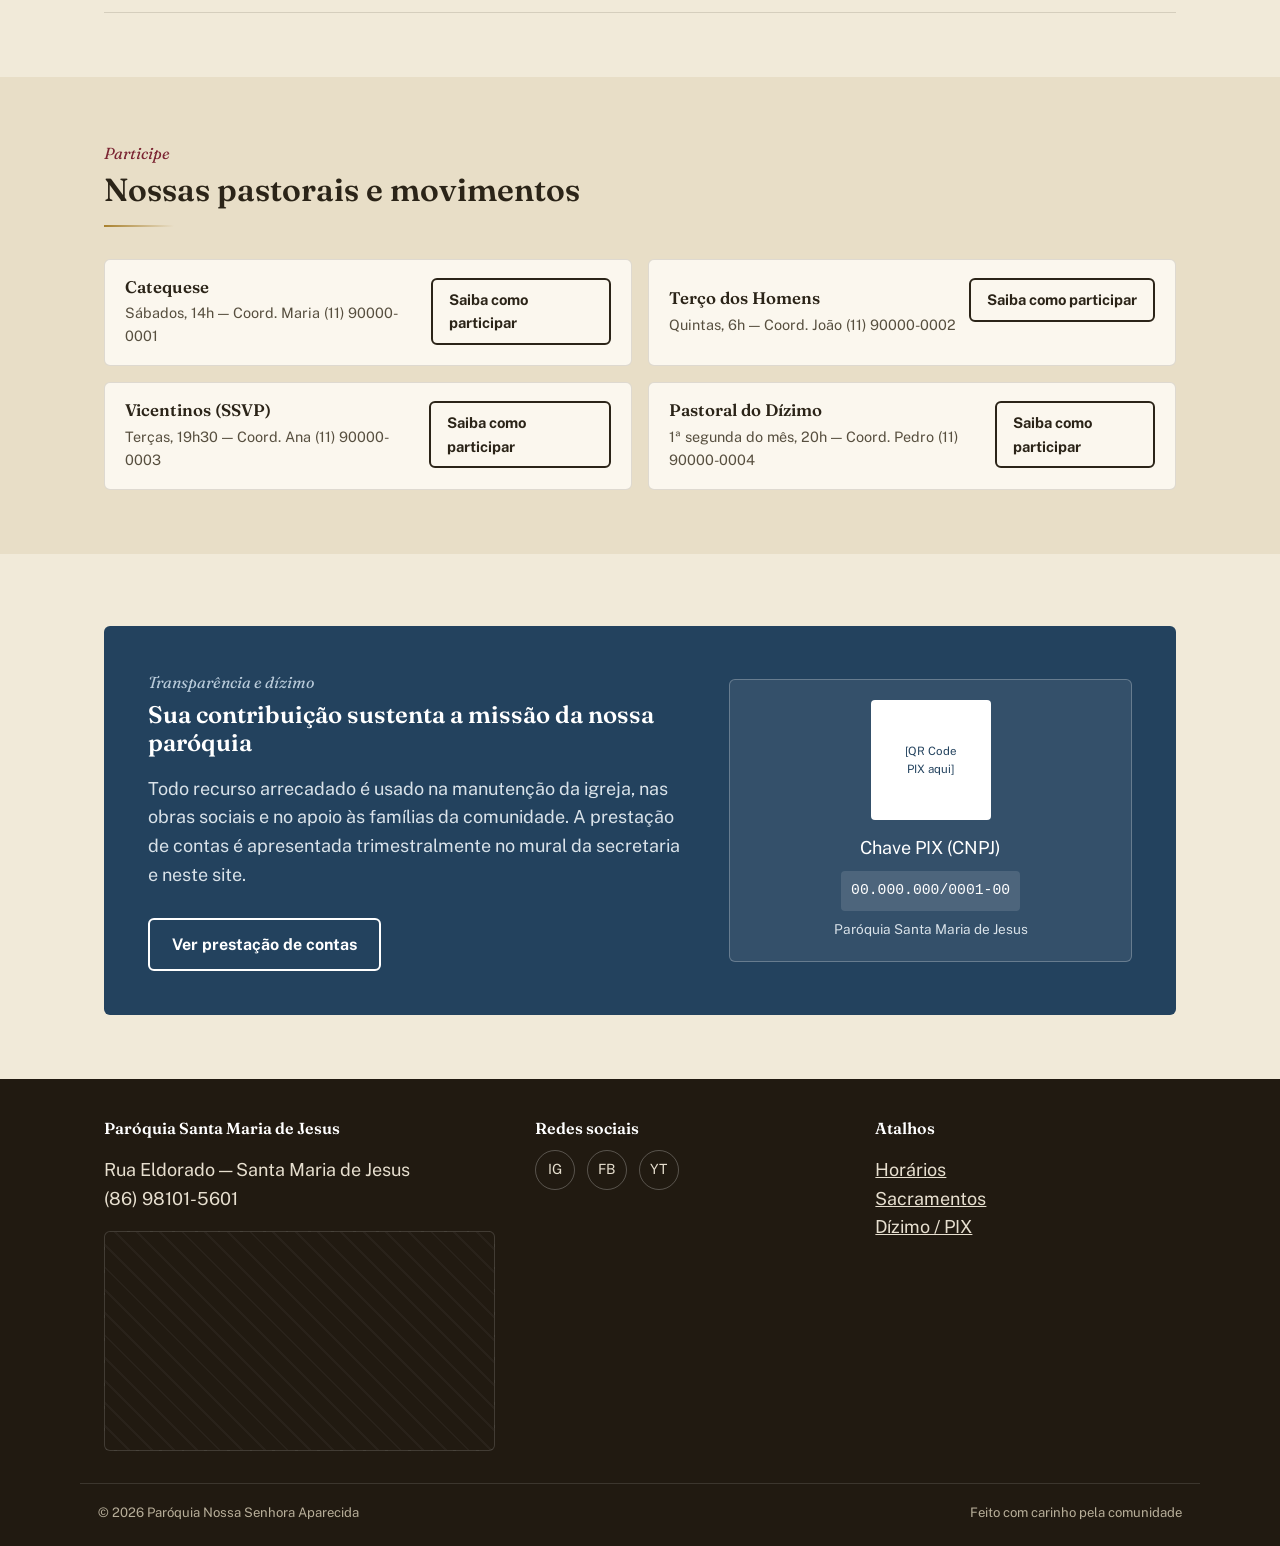
==== commit 56560d4f: "ATUALIZAÇÕES DE DADOS DA paroquia" ====
--- a/paroquia-site/index.html
+++ b/paroquia-site/index.html
@@ -3,10 +3,10 @@
 <head>
 <meta charset="UTF-8">
 <meta name="viewport" content="width=device-width, initial-scale=1.0">
-<title>Paróquia Nossa Senhora Aparecida — Site da Comunidade</title>
+<title>Paróquia Santa Maria de Jesus</title>
 <meta name="description" content="Horários de missas, confissões, liturgia diária, avisos e vida da comunidade da Paróquia Nossa Senhora Aparecida.">
 
-<link rel="preconnect" href="https://fonts.google'apis.com">
+<link rel="preconnect" href="https://fonts.googleapis.com">
 <link rel="preconnect" href="https://fonts.gstatic.com" crossorigin>
 <link href="https://fonts.googleapis.com/css2?family=Fraunces:opsz,wght@9..144,400;9..144,500;9..144,600;9..144,700&family=Public+Sans:wght@400;500;600;700&display=swap" rel="stylesheet">
 
@@ -22,17 +22,17 @@
     <a href="#inicio" class="marca">
       <div class="brasao">N</div>
       <div class="marca-texto">
-        <strong>Paróquia Nossa Senhora Aparecida</strong>
-        <span>Bairro Jardim das Flores</span>
+        <strong>Paróquia Santa Maria de Jesus</strong>
+        <span>Bairro Santa Maria de Jesus e Vila Samaritana</span>
       </div>
     </a>
 
     <div class="acoes-topo">
       <a href="#dizimo" class="botao botao-dourado botao-pequeno">Chave PIX</a>
-      <button class="botao-menu-mobile" id="botaoMenuMobile" aria-label="Abrir menu" aria-expanded="false">☰</button>
-    </div>
-  </div>
-
+    </div>
+  </div>
+
+  <!-- Menu de texto normal — some no celular, some volta a aparecer no computador (ver css/estilo.css) -->
   <nav class="menu" id="menuPrincipal">
     <a href="#inicio">Início</a>
     <a href="#horarios">Horários</a>
@@ -60,15 +60,44 @@
       </div>
       <div class="item-horario">
         <div class="rot">ENDEREÇO</div>
-        <strong id="enderecoLinha1">Rua das Acácias, 123</strong>
-        <a id="linkMapa" href="https://www.google.com/maps" target="_blank" rel="noopener">Ver no mapa / Waze →</a>
+        <strong id="enderecoLinha1">Rua Eldorado</strong>
+        <a id="linkMapa" href="https://maps.app.goo.gl/SeZofwTf2ktTvgad6" target="_blank" rel="noopener">Ver no mapa / Waze →</a>
       </div>
     </div>
   </div>
 </header>
 
-<!-- Fundo escurecido atrás do menu mobile aberto -->
-<div class="fundo-escurecido" id="fundoEscurecido"></div>
+<!-- ============================================================
+     TRILHA DE ÍCONES — navegação rápida só para celular
+     (no computador ela some e volta o menu de texto lá em cima)
+     Cada link é um atalho para uma seção da página; troque o
+     "href" e o "aria-label" se mudar o nome de alguma seção.
+     ============================================================ -->
+<nav class="trilha-icones" id="trilhaIcones" aria-label="Navegação rápida por ícones">
+  <a href="#inicio" class="icone-nav cor-inicio" aria-label="Início">
+    <svg viewBox="0 0 24 24" fill="#fff"><path d="M12 3.2 2.5 11h3V21h5v-6h3v6h5V11h3z"/></svg>
+  </a>
+  <a href="#horarios" class="icone-nav cor-horarios" aria-label="Horários de missas e confissões">
+    <svg viewBox="0 0 24 24" fill="none" stroke="#fff" stroke-width="2" stroke-linecap="round" stroke-linejoin="round">
+      <circle cx="12" cy="12" r="8.5"/><path d="M12 7.5V12l3.2 2"/>
+    </svg>
+  </a>
+  <a href="#liturgia" class="icone-nav cor-liturgia" aria-label="Liturgia diária e leituras da Bíblia">
+    <svg viewBox="0 0 24 24" fill="#fff"><path d="M12 6.3C10.2 4.9 7.6 4 4.5 4v14.2c3.1 0 5.7.9 7.5 2.3 1.8-1.4 4.4-2.3 7.5-2.3V4c-3.1 0-5.7.9-7.5 2.3z"/></svg>
+  </a>
+  <a href="#avisos" class="icone-nav cor-avisos" aria-label="Avisos e eventos da comunidade">
+    <svg viewBox="0 0 24 24" fill="#fff"><path d="M12 2.3a1.2 1.2 0 0 1 1.2 1.2v.7a6.3 6.3 0 0 1 5.1 6.2v3.2l1.6 3.1a1 1 0 0 1-.9 1.5H5a1 1 0 0 1-.9-1.5l1.6-3.1V10.4a6.3 6.3 0 0 1 5.1-6.2v-.7A1.2 1.2 0 0 1 12 2.3zM9.3 19.6a2.7 2.7 0 0 0 5.4 0z"/></svg>
+  </a>
+  <a href="#sacramentos" class="icone-nav cor-sacramentos" aria-label="Sacramentos: Batismo, Crisma, Matrimônio e Catequese">
+    <svg viewBox="0 0 24 24" fill="#fff"><path d="M10.4 2h3.2v6.4H20v3.2h-6.4V22h-3.2v-10.4H4V8.4h6.4z"/></svg>
+  </a>
+  <a href="#pastorais" class="icone-nav cor-pastorais" aria-label="Pastorais e movimentos">
+    <svg viewBox="0 0 24 24" fill="#fff"><circle cx="8.3" cy="7.8" r="3"/><path d="M2 20c0-3.4 2.8-6.1 6.3-6.1s6.3 2.7 6.3 6.1z"/><circle cx="17" cy="8.6" r="2.3"/><path d="M14.6 20c.3-2.6 2.2-4.8 4.7-5.6.9.3 1.7.9 2.2 1.7.5.9.8 2 .8 3.1z" opacity=".85"/></svg>
+  </a>
+  <a href="#contato" class="icone-nav cor-contato" aria-label="Contato e fale conosco">
+    <svg viewBox="0 0 24 24" fill="#fff"><path d="M6.6 10.8c1.4 2.8 3.7 5.1 6.6 6.6l2.1-2.1a1 1 0 0 1 1-.2c1.1.4 2.3.6 3.6.6.6 0 1 .4 1 1V20.5c0 .6-.4 1-1 1C10.4 21.5 2.9 14 2.9 4.5c0-.6.4-1 1-1H7.4c.6 0 1 .4 1 1 0 1.3.2 2.5.6 3.6a1 1 0 0 1-.2 1z"/></svg>
+  </a>
+</nav>
 
 <!-- ============================================================
      HERO / BOAS-VINDAS
@@ -265,7 +294,7 @@
         <div class="qr">[QR Code<br>PIX aqui]</div>
         <div>Chave PIX (CNPJ)</div>
         <div class="chave">00.000.000/0001-00</div>
-        <div style="font-size:.85rem;color:#D9E2E9;">Paróquia Nossa Senhora Aparecida</div>
+        <div style="font-size:.85rem;color:#D9E2E9;">Paróquia Santa Maria de Jesus</div>
       </div>
     </div>
   </div>
@@ -277,9 +306,11 @@
 <footer id="contato">
   <div class="container grade-rodape">
     <div>
-      <h3>Paróquia Nossa Senhora Aparecida</h3>
-      <p>Rua das Acácias, 123 — Jardim das Flores<br>(11) 0000-0000</p>
-      <div class="mapa-rodape">[Insira aqui o iframe do Google Maps com a localização da igreja — obtenha o código em "Compartilhar &gt; Incorporar mapa" no Google Maps]</div>
+      <h3>Paróquia Santa Maria de Jesus</h3>
+      <p>Rua Eldorado — Santa Maria de Jesus<br>(86) 98101-5601</p>
+      <div class="mapa-rodape">
+    <iframe src="https://www.google.com/maps/embed?pb=!1m18!1m12!1m3!1d3973.9877995188806!2d-42.7801328!3d-5.0883204!2m3!1f0!2f0!3f0!3m2!1i1024!2i768!4f13.1!3m3!1m2!1s0x78e33b121269056%3A0x8f3fc8346c24778f!2sIgreja%20de%20Santa%20Maria%20M%C3%A3e%20de%20Jesus!5e0!3m2!1spt-BR!2sbr!4v1725656513000!5m2!1spt-BR!2sbr" width="100%" height="450" style="border:0;" allowfullscreen="" loading="lazy" referrerpolicy="no-referrer-when-downgrade"></iframe>
+</div>
     </div>
     <div>
       <h3>Redes sociais</h3>
--- a/paroquia-site/css/estilo.css
+++ b/paroquia-site/css/estilo.css
@@ -1,5 +1,5 @@
 /* ============================================================
-   PARÓQUIA NOSSA SENHORA APARECIDA — FOLHA DE ESTILOS
+   PARÓQUIA SANTA MARIA DE JESUS — FOLHA DE ESTILOS
    Escrita "mobile-first": o estilo base é o do celular.
    As telas maiores (tablet/computador) são ajustadas depois,
    dentro dos blocos @media (min-width: ...) lá no final do arquivo.
@@ -102,32 +102,47 @@
 .marca-texto strong{ display:block; font-family:var(--serif); font-size:1rem; line-height:1.2; }
 .marca-texto span{ display:block; font-size:.78rem; color:var(--cor-texto-suave); }
 
-/* Menu: no celular vira painel deslizante em tela cheia */
-nav.menu{
-  position:fixed; top:0; right:0; bottom:0;
-  width:82%; max-width:340px;
-  background:var(--cor-cartao);
-  display:flex; flex-direction:column; gap:0;
-  padding:88px 24px 24px;
-  transform:translateX(100%);
-  transition:transform .25s ease;
-  overflow-y:auto;
-  box-shadow:-8px 0 24px rgba(0,0,0,.15);
-}
-nav.menu.aberto{ transform:translateX(0); }
-nav.menu a{ color:var(--cor-texto); text-decoration:none; font-weight:600; padding:16px 0; border-bottom:var(--borda); font-size:1.1rem; }
-nav.menu a:hover{ color:var(--cor-vinho); }
+/* Menu de texto: no celular fica escondido (a navegação vira a
+   trilha de ícones lateral, ver mais abaixo). Só volta a aparecer
+   como barra horizontal no computador, dentro do @media (min-width:900px) */
+nav.menu{ display:none; }
 
 .acoes-topo{ display:flex; align-items:center; gap:10px; }
 .acoes-topo .botao{ width:auto; }
-.botao-menu-mobile{
-  background:none; border:0; font-size:1.6rem; cursor:pointer; color:var(--cor-texto);
-  min-width:44px; min-height:44px;
-}
-.fundo-escurecido{
-  display:none; position:fixed; inset:0; background:rgba(0,0,0,.35); z-index:45;
-}
-.fundo-escurecido.ativo{ display:block; }
+
+/* ---------- TRILHA DE ÍCONES (navegação do celular) ---------- */
+.trilha-icones{
+  position:fixed;
+  top:50%;
+  right:10px;
+  transform:translateY(-50%);
+  z-index:55;
+  display:flex;
+  flex-direction:column;
+  gap:10px;
+  max-height:78vh;
+  overflow-y:auto;
+  scrollbar-width:none; /* Firefox */
+}
+.trilha-icones::-webkit-scrollbar{ display:none; } /* Chrome/Safari */
+
+.icone-nav{
+  width:48px; height:48px;
+  border-radius:50%;
+  display:flex; align-items:center; justify-content:center;
+  text-decoration:none; flex-shrink:0;
+  box-shadow:0 4px 10px rgba(0,0,0,.25);
+  border:2px solid rgba(255,255,255,.6);
+}
+.icone-nav svg{ width:24px; height:24px; } /* a cor de preenchimento vem do próprio SVG no HTML */
+
+.cor-inicio{ background:var(--cor-vinho); }
+.cor-horarios{ background:var(--cor-dourado); }
+.cor-liturgia{ background:var(--cor-azul); }
+.cor-avisos{ background:var(--cor-verde); }
+.cor-sacramentos{ background:#5B3A73; }
+.cor-pastorais{ background:#C1622B; }
+.cor-contato{ background:#2E6B4F; }
 
 /* Faixa de horários em destaque — sempre visível, empilhada no celular */
 .faixa-horarios{ background:var(--cor-vinho); color:#fff; }
@@ -339,15 +354,17 @@
   .marca-texto strong{ font-size:1.15rem; }
   .marca-texto span{ font-size:.85rem; }
 
-  /* menu volta a ser uma barra horizontal normal */
+  /* menu de texto volta a aparecer, como barra horizontal normal */
   nav.menu{
-    position:static; width:auto; max-width:none; flex-direction:row; gap:28px;
-    padding:0; transform:none; box-shadow:none; overflow:visible;
+    display:flex; flex-direction:row; gap:28px;
   }
-  nav.menu a{ padding:0; border-bottom:0; font-size:.98rem; }
-  .botao-menu-mobile{ display:none; }
-  .fundo-escurecido{ display:none !important; }
+  nav.menu a{ color:var(--cor-texto); text-decoration:none; font-weight:600; font-size:.98rem; }
+  nav.menu a:hover{ color:var(--cor-vinho); }
   .acoes-topo .botao{ width:auto; }
+
+  /* a trilha de ícones é só para celular/tablet — no computador some
+     e a navegação volta a ser o menu de texto acima */
+  .trilha-icones{ display:none; }
 
   .faixa-horarios .container{ flex-direction:row; }
   .item-horario{
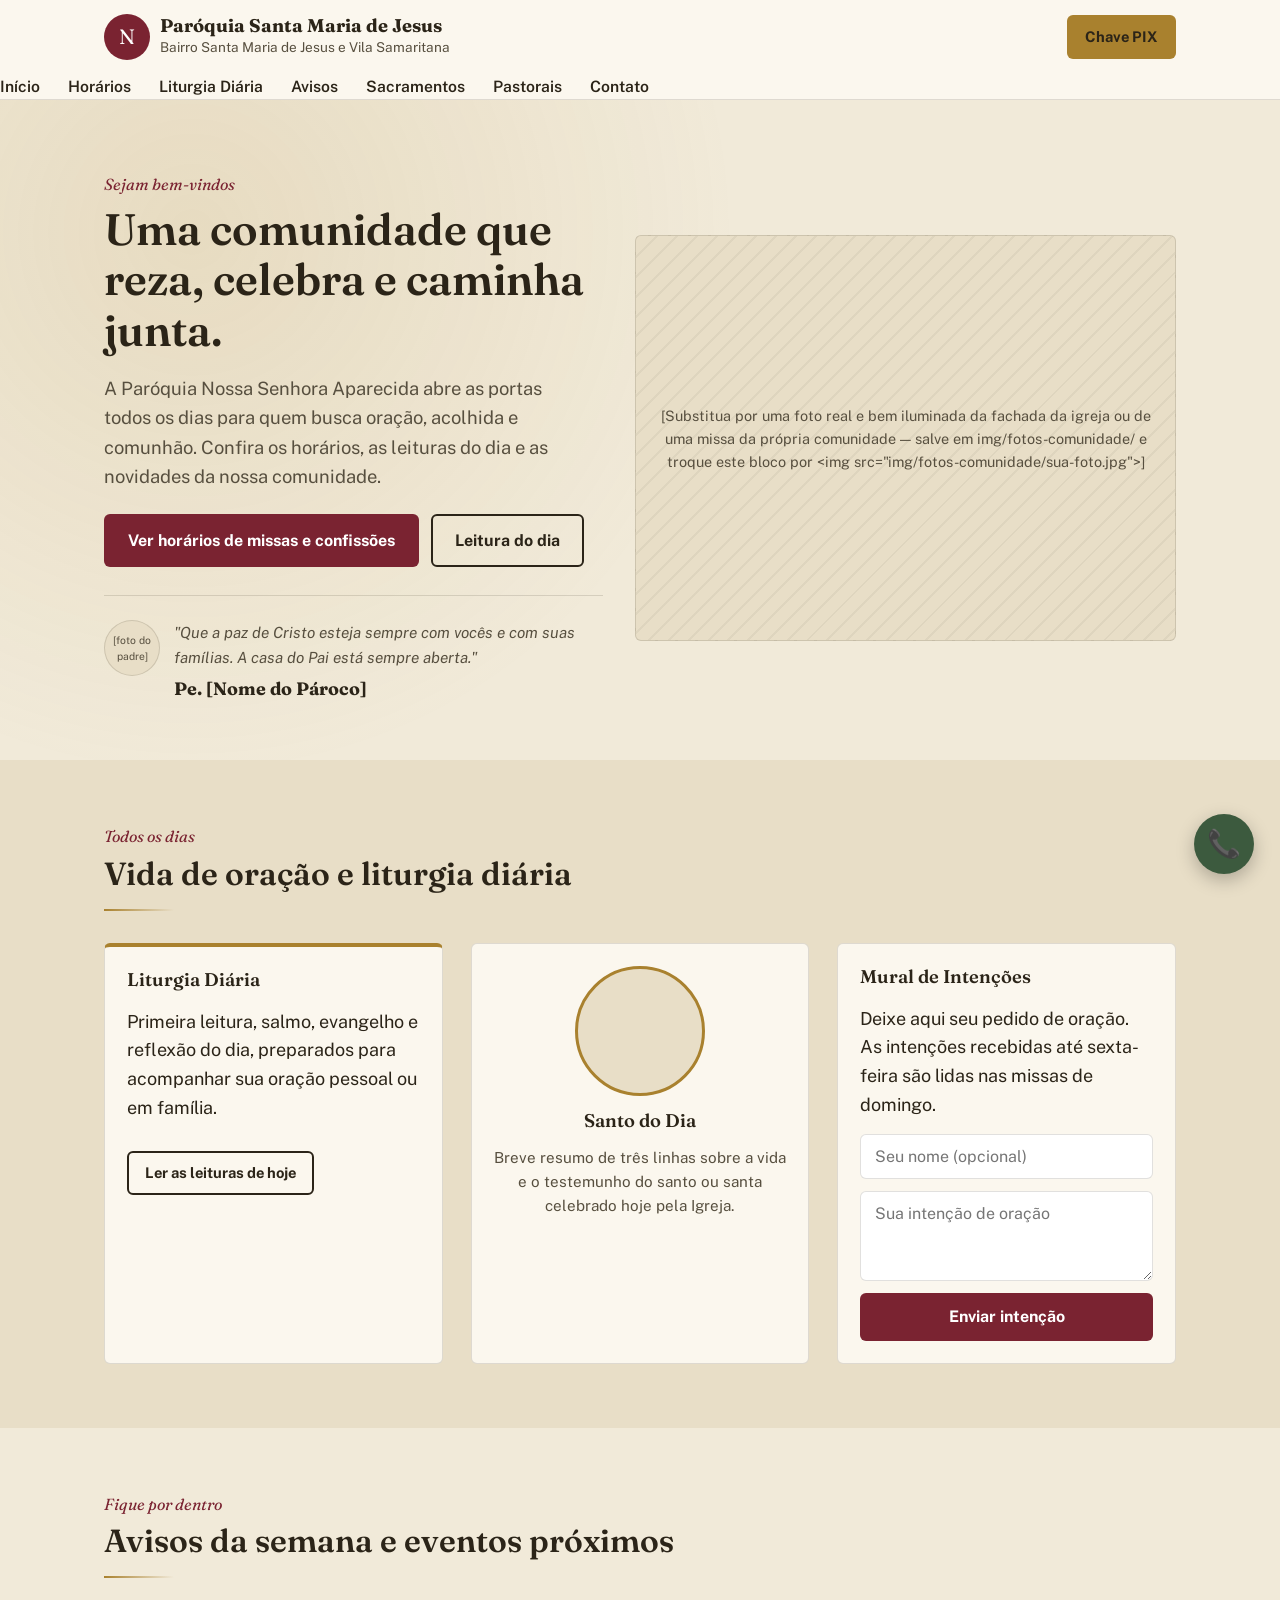
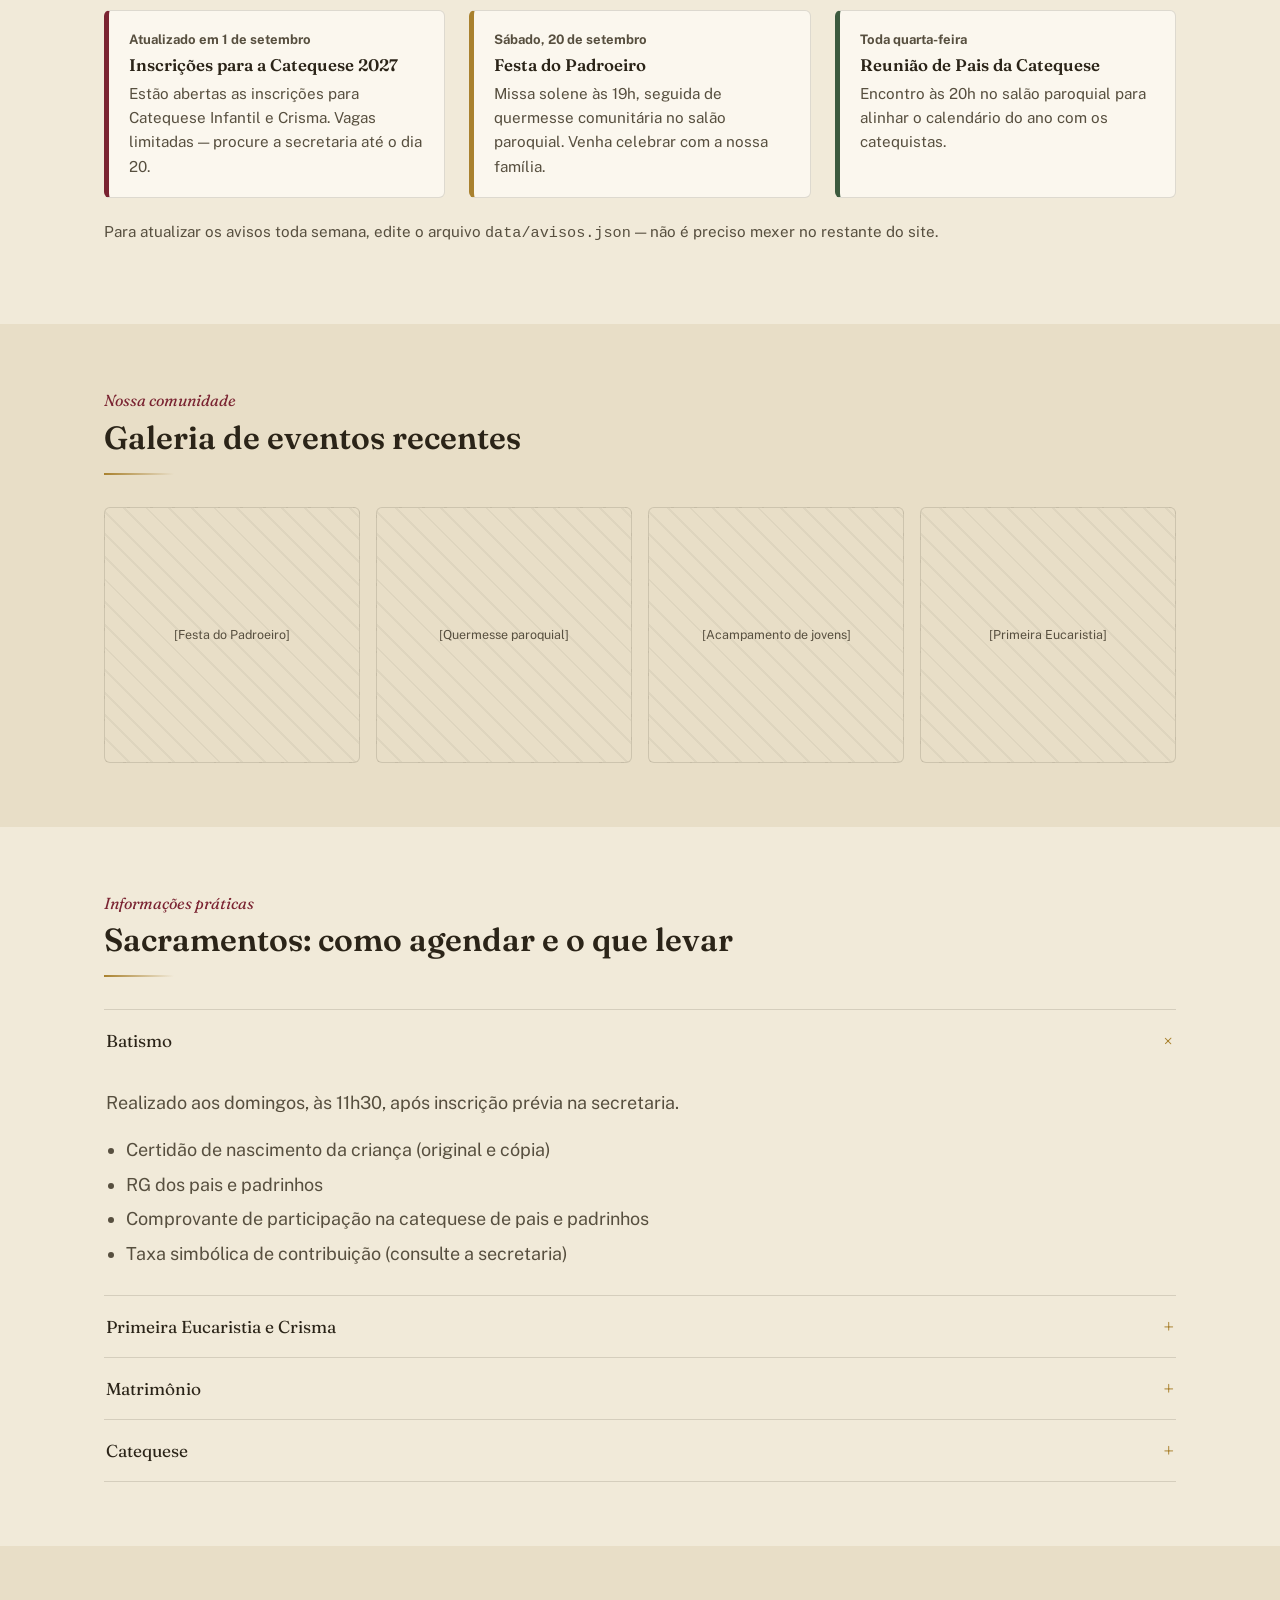
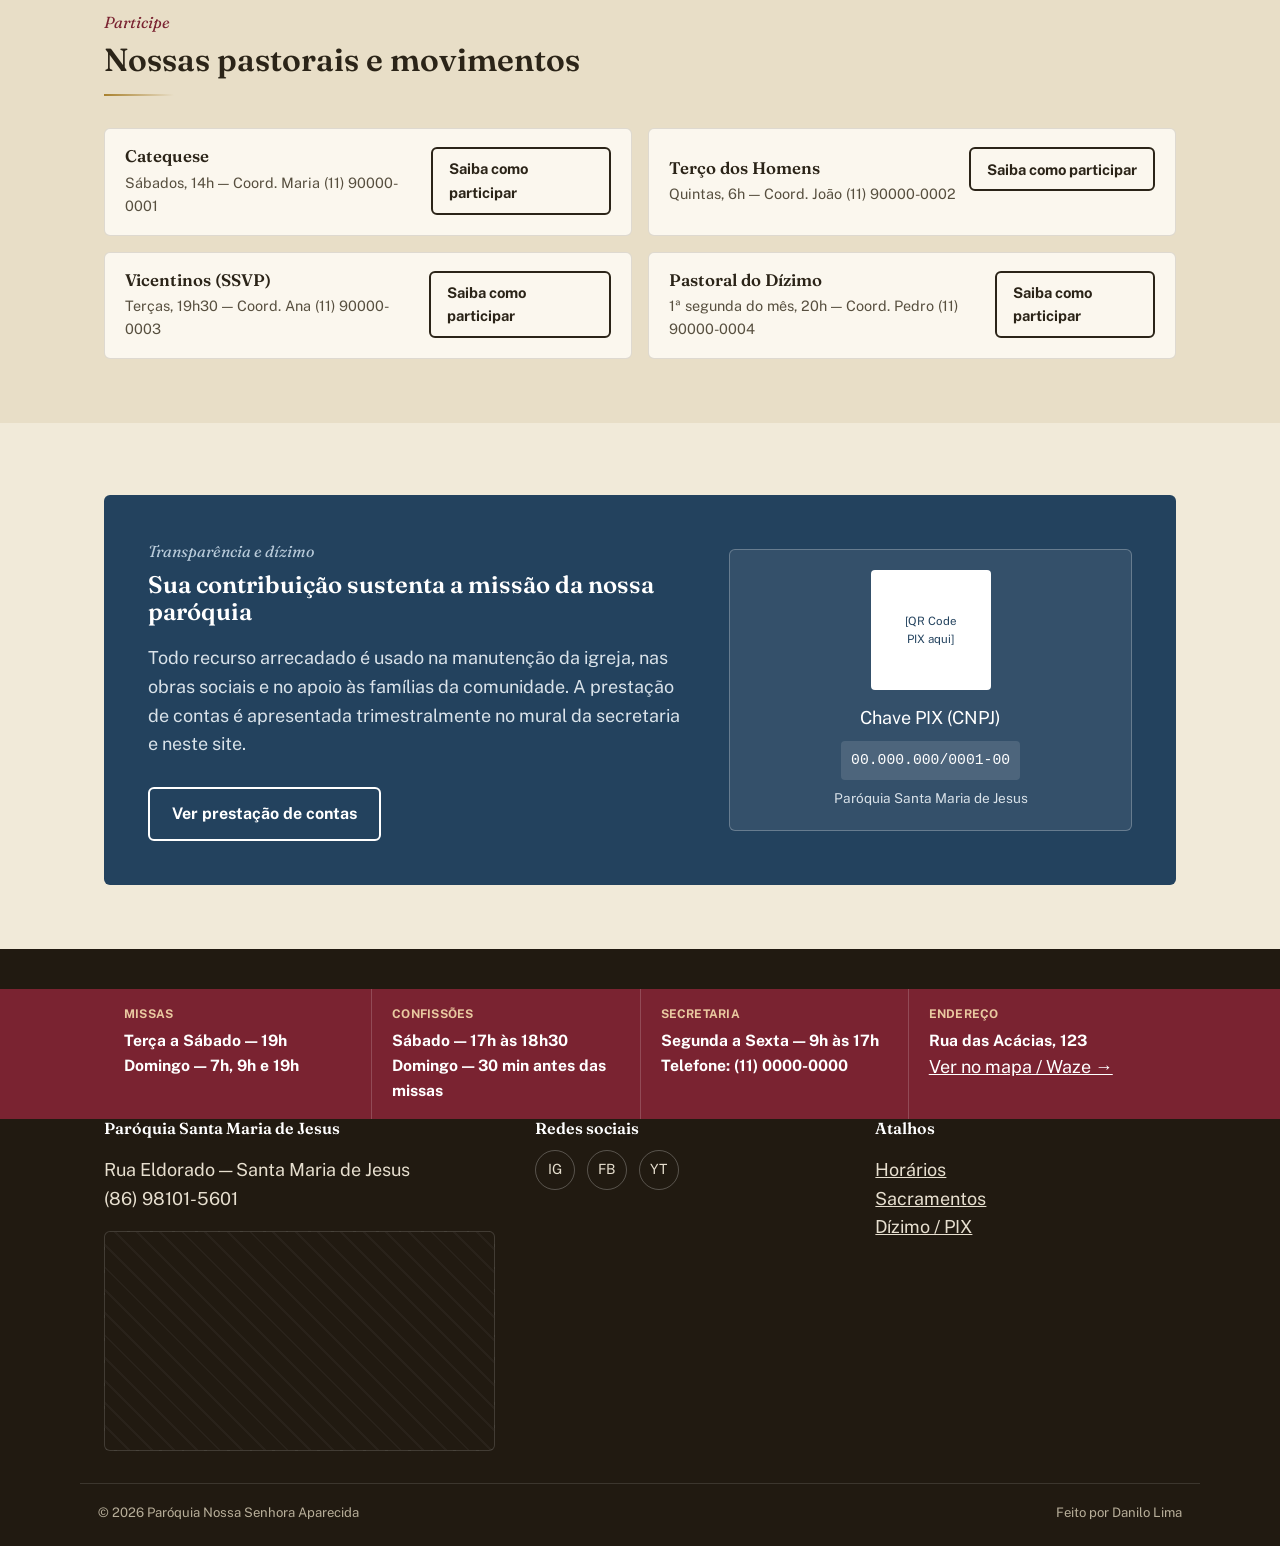
==== commit 7a675b75: "ajustes de menu do rodape" ====
--- a/paroquia-site/index.html
+++ b/paroquia-site/index.html
@@ -43,28 +43,7 @@
     <a href="#contato">Contato</a>
   </nav>
 
-  <!-- Faixa de horários em destaque, sempre visível no topo -->
-  <div class="faixa-horarios" id="horarios">
-    <div class="container">
-      <div class="item-horario">
-        <div class="rot">MISSAS</div>
-        <div id="listaMissas"><strong>Ter a Sáb — 19h</strong><strong>Dom — 7h, 9h e 19h</strong></div>
-      </div>
-      <div class="item-horario">
-        <div class="rot">CONFISSÕES</div>
-        <div id="listaConfissoes"><strong>Sáb — 17h às 18h30</strong><strong>Dom — 30 min antes das missas</strong></div>
-      </div>
-      <div class="item-horario">
-        <div class="rot">SECRETARIA</div>
-        <div id="listaSecretaria"><strong>Seg a Sex — 9h às 17h</strong><strong>(11) 0000-0000</strong></div>
-      </div>
-      <div class="item-horario">
-        <div class="rot">ENDEREÇO</div>
-        <strong id="enderecoLinha1">Rua Eldorado</strong>
-        <a id="linkMapa" href="https://maps.app.goo.gl/SeZofwTf2ktTvgad6" target="_blank" rel="noopener">Ver no mapa / Waze →</a>
-      </div>
-    </div>
-  </div>
+
 </header>
 
 <!-- ============================================================
@@ -304,6 +283,30 @@
      RODAPÉ
      ============================================================ -->
 <footer id="contato">
+
+  <!-- Faixa de horários em destaque, sempre visível no rodapé -->
+  <div class="faixa-horarios" id="horarios">
+    <div class="container">
+      <div class="item-horario">
+        <div class="rot">MISSAS</div>
+        <div id="listaMissas"><strong>Ter a Sáb — 19h</strong><strong>Dom — 7h, 9h e 19h</strong></div>
+      </div>
+      <div class="item-horario">
+        <div class="rot">CONFISSÕES</div>
+        <div id="listaConfissoes"><strong>Sáb — 17h às 18h30</strong><strong>Dom — 30 min antes das missas</strong></div>
+      </div>
+      <div class="item-horario">
+        <div class="rot">SECRETARIA</div>
+        <div id="listaSecretaria"><strong>Seg a Sex — 9h às 17h</strong><strong>(11) 0000-0000</strong></div>
+      </div>
+      <div class="item-horario">
+        <div class="rot">ENDEREÇO</div>
+        <strong id="enderecoLinha1">Rua Eldorado</strong>
+        <a id="linkMapa" href="https://maps.app.goo.gl/SeZofwTf2ktTvgad6" target="_blank" rel="noopener">Ver no mapa / Waze →</a>
+      </div>
+    </div>
+  </div>
+
   <div class="container grade-rodape">
     <div>
       <h3>Paróquia Santa Maria de Jesus</h3>
@@ -331,7 +334,7 @@
   </div>
   <div class="linha-final">
     <span>© 2026 Paróquia Nossa Senhora Aparecida</span>
-    <span>Feito com carinho pela comunidade</span>
+    <span>Feito por Danilo Lima</span>
   </div>
 </footer>
 
--- a/paroquia-site/css/estilo.css
+++ b/paroquia-site/css/estilo.css
@@ -144,7 +144,8 @@
 .cor-pastorais{ background:#C1622B; }
 .cor-contato{ background:#2E6B4F; }
 
-/* Faixa de horários em destaque — sempre visível, empilhada no celular */
+/* Faixa de horários em destaque — agora vive dentro do rodapé,
+   então fica visível em qualquer tamanho de tela */
 .faixa-horarios{ background:var(--cor-vinho); color:#fff; }
 .faixa-horarios .container{ display:flex; flex-direction:column; }
 .item-horario{ padding:14px 4px; border-bottom:1px solid rgba(255,255,255,.18); }
@@ -391,4 +392,4 @@
 
   .whatsapp-flutuante{ width:60px; height:60px; bottom:26px; right:26px; font-size:1.7rem; }
   .botao{ width:auto; }
-}
+}
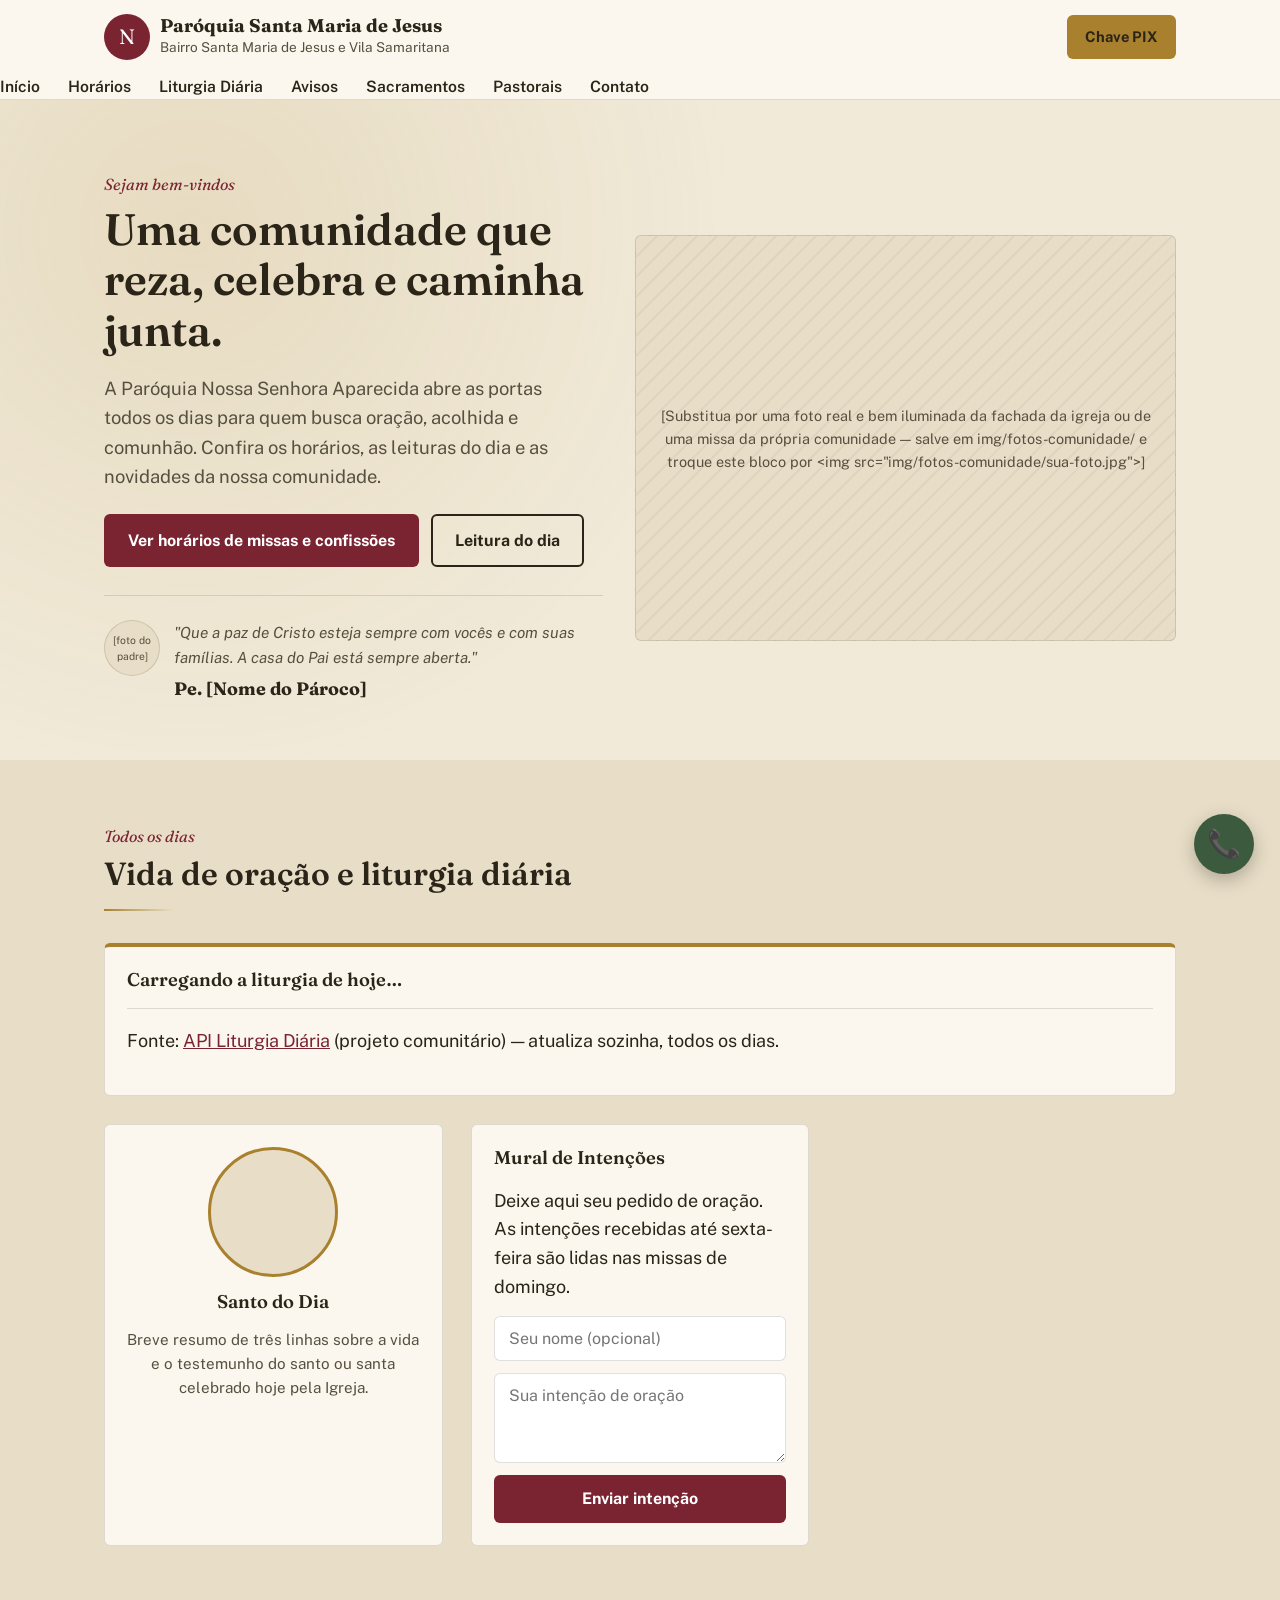
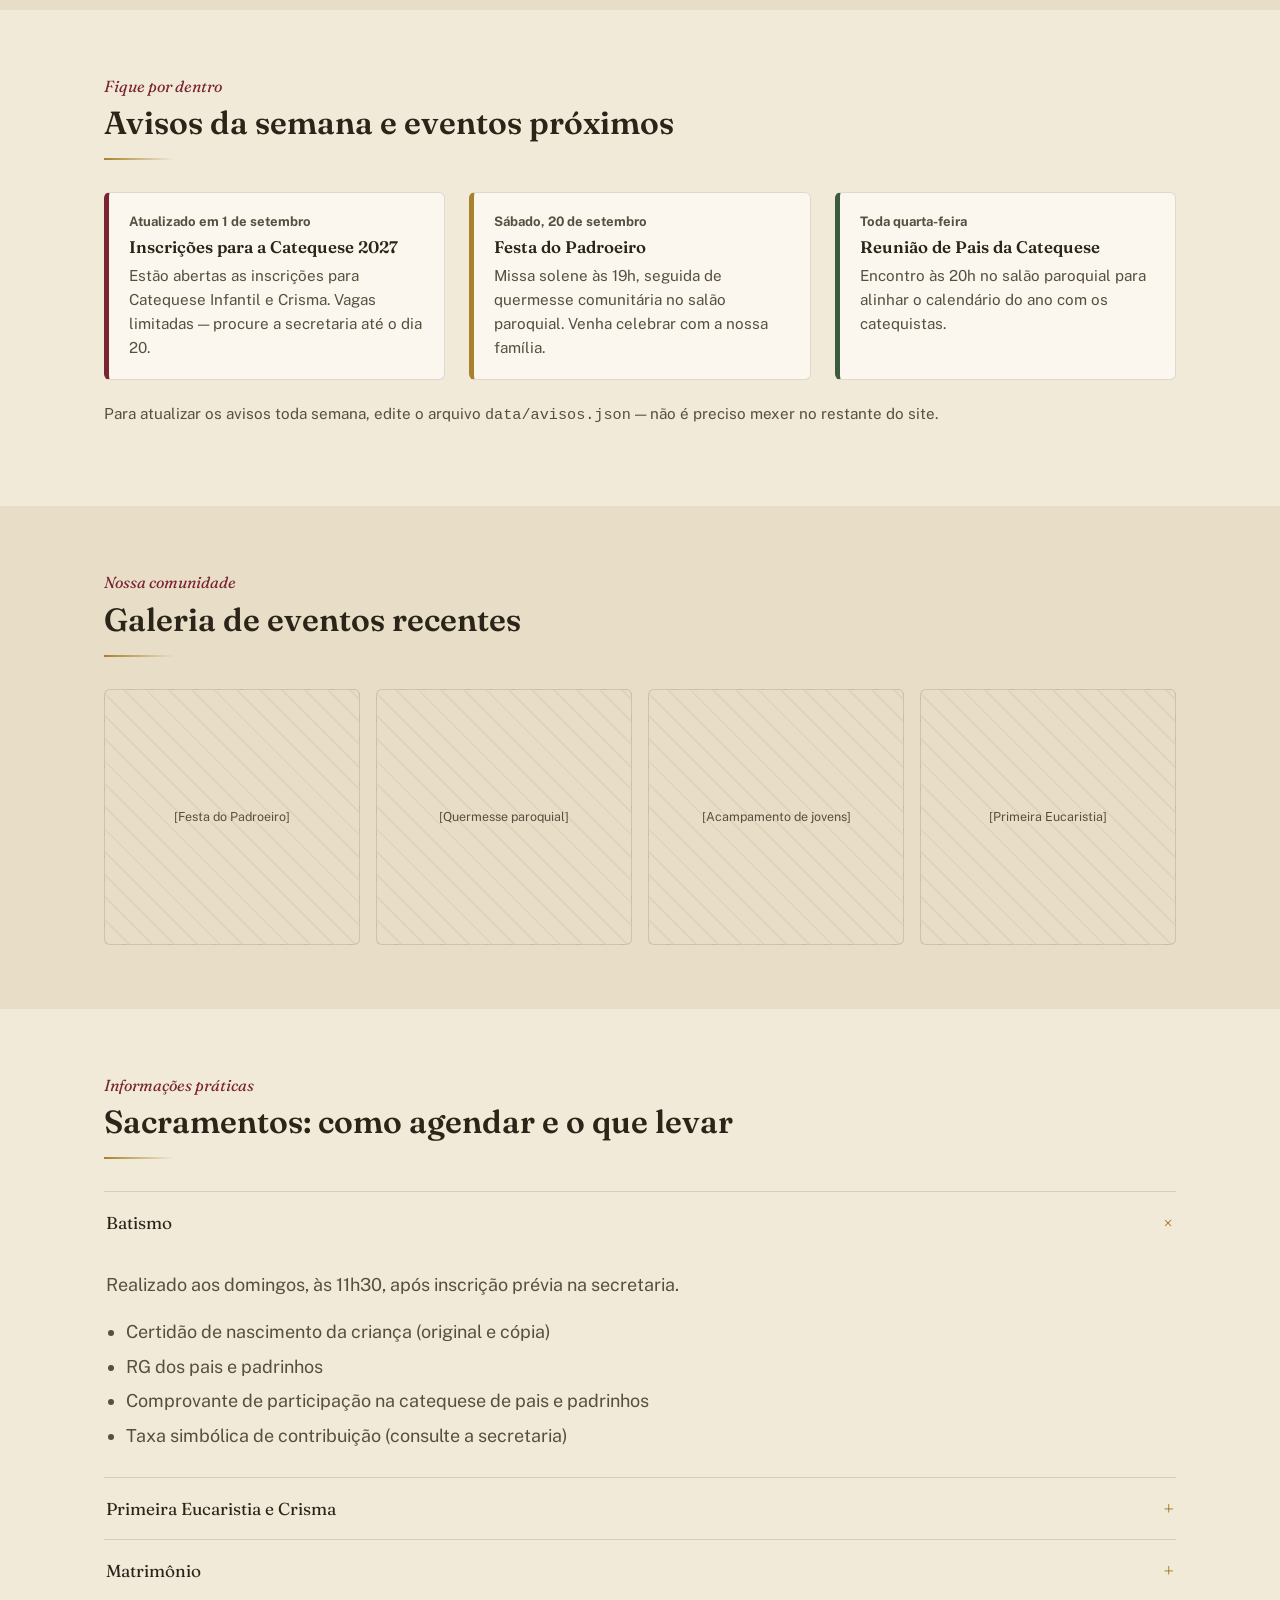
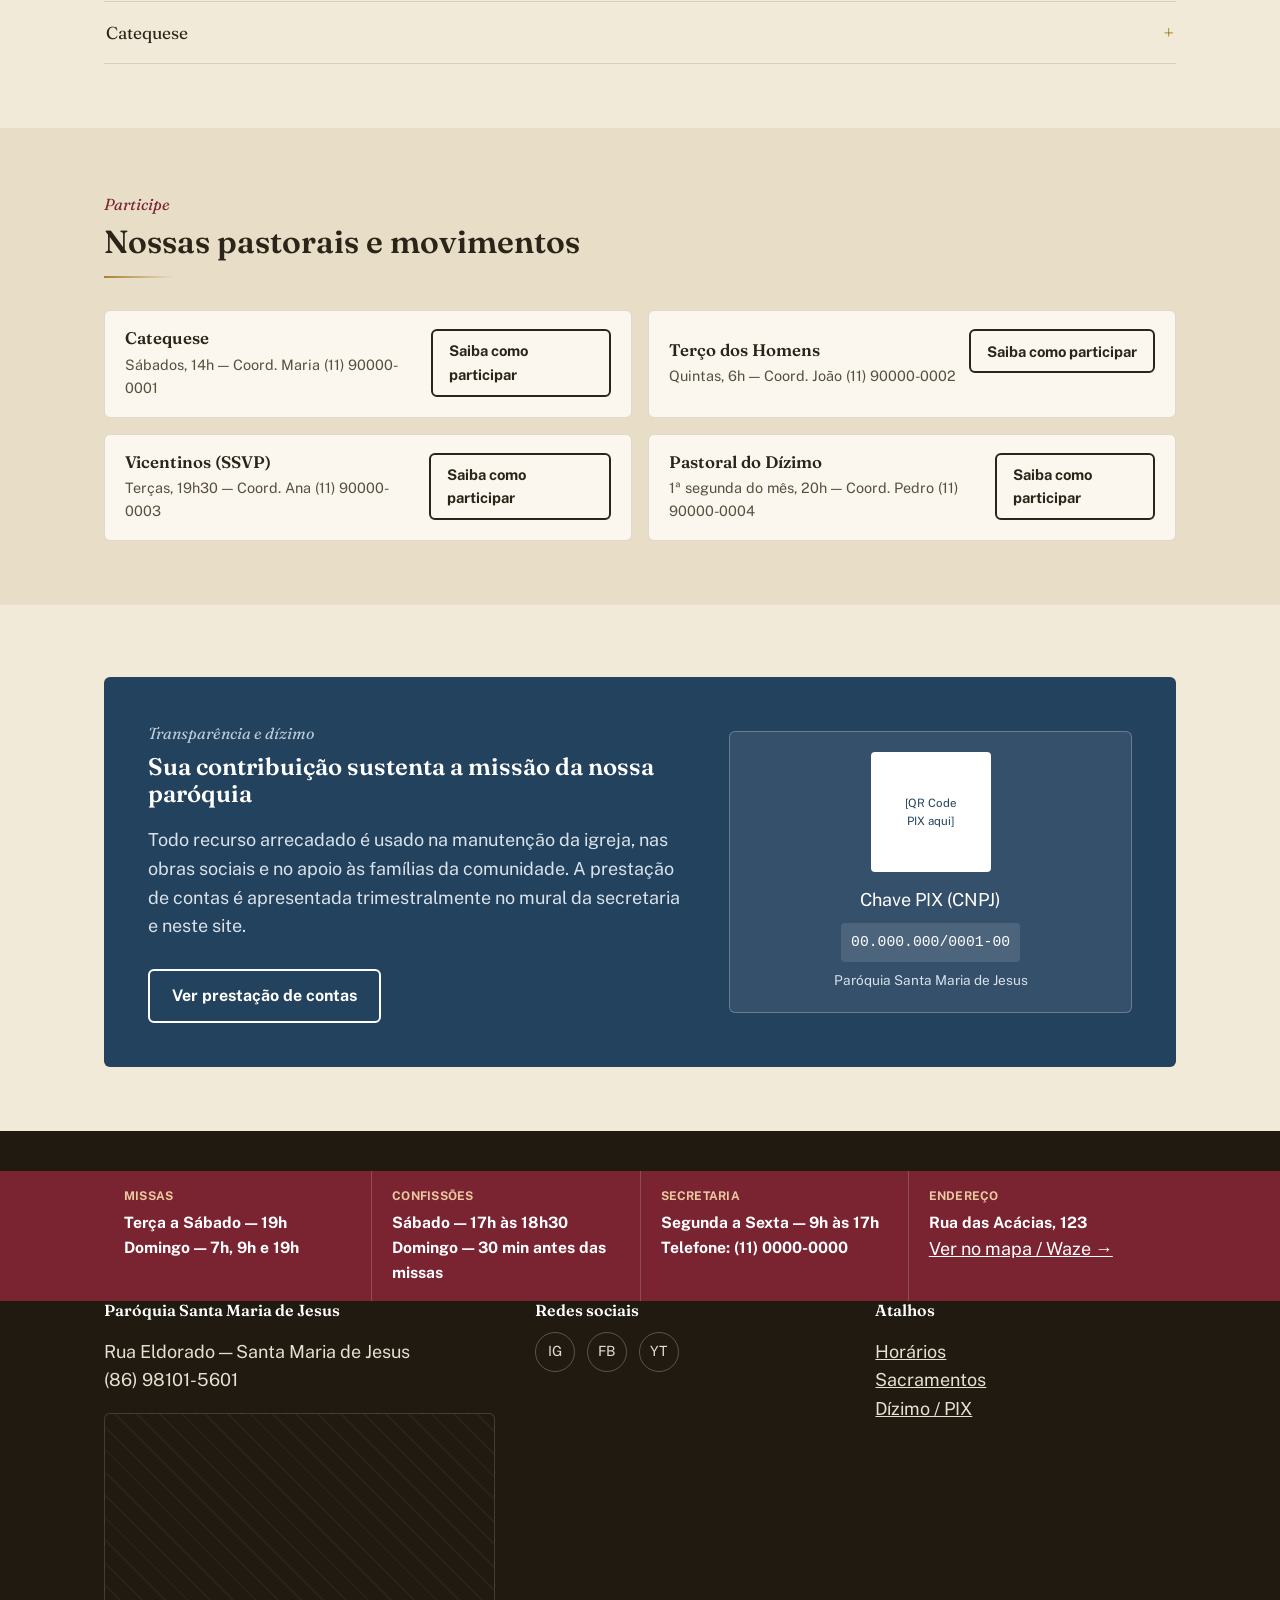
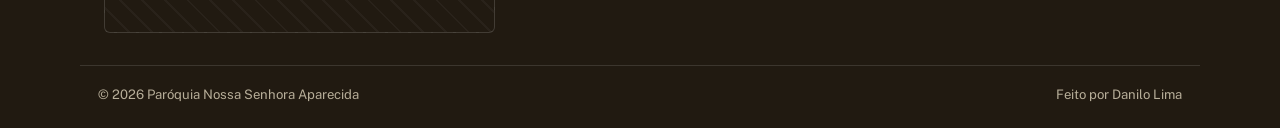
==== commit 63be8750: "atualização do rodape da imagem" ====
--- a/paroquia-site/index.html
+++ b/paroquia-site/index.html
@@ -117,11 +117,7 @@
     <hr class="regra">
 
     <div class="grade-tres">
-      <div class="cartao destaque-topo">
-        <h3>Liturgia Diária</h3>
-        <p>Primeira leitura, salmo, evangelho e reflexão do dia, preparados para acompanhar sua oração pessoal ou em família.</p>
-        <a href="https://www.liturgiadiaria.com.br" target="_blank" rel="noopener" class="botao botao-contorno botao-pequeno" style="margin-top:10px;">Ler as leituras de hoje</a>
-      </div>
+      <div class="cartao destaque-topo cartao-liturgia" id="cartaoLiturgia" style="grid-column:1 / -1;"><div class="cabecalho-liturgia"><span class="bolinha-cor" id="corLiturgica" aria-hidden="true"></span><div><h3 id="nomeLiturgia">Carregando a liturgia de hoje…</h3><p class="data-liturgia" id="dataLiturgia"></p></div></div><div class="acordeao" id="acordeaoLeituras"></div><p class="fonte-liturgia">Fonte: <a href="https://liturgia.up.railway.app/v2/" target="_blank" rel="noopener">API Liturgia Diária</a> (projeto comunitário) — atualiza sozinha, todos os dias.</p></div>
 
       <div class="cartao santo-do-dia">
         <div class="moldura-santo" id="molduraSanto">[imagem do<br>santo do dia]</div>
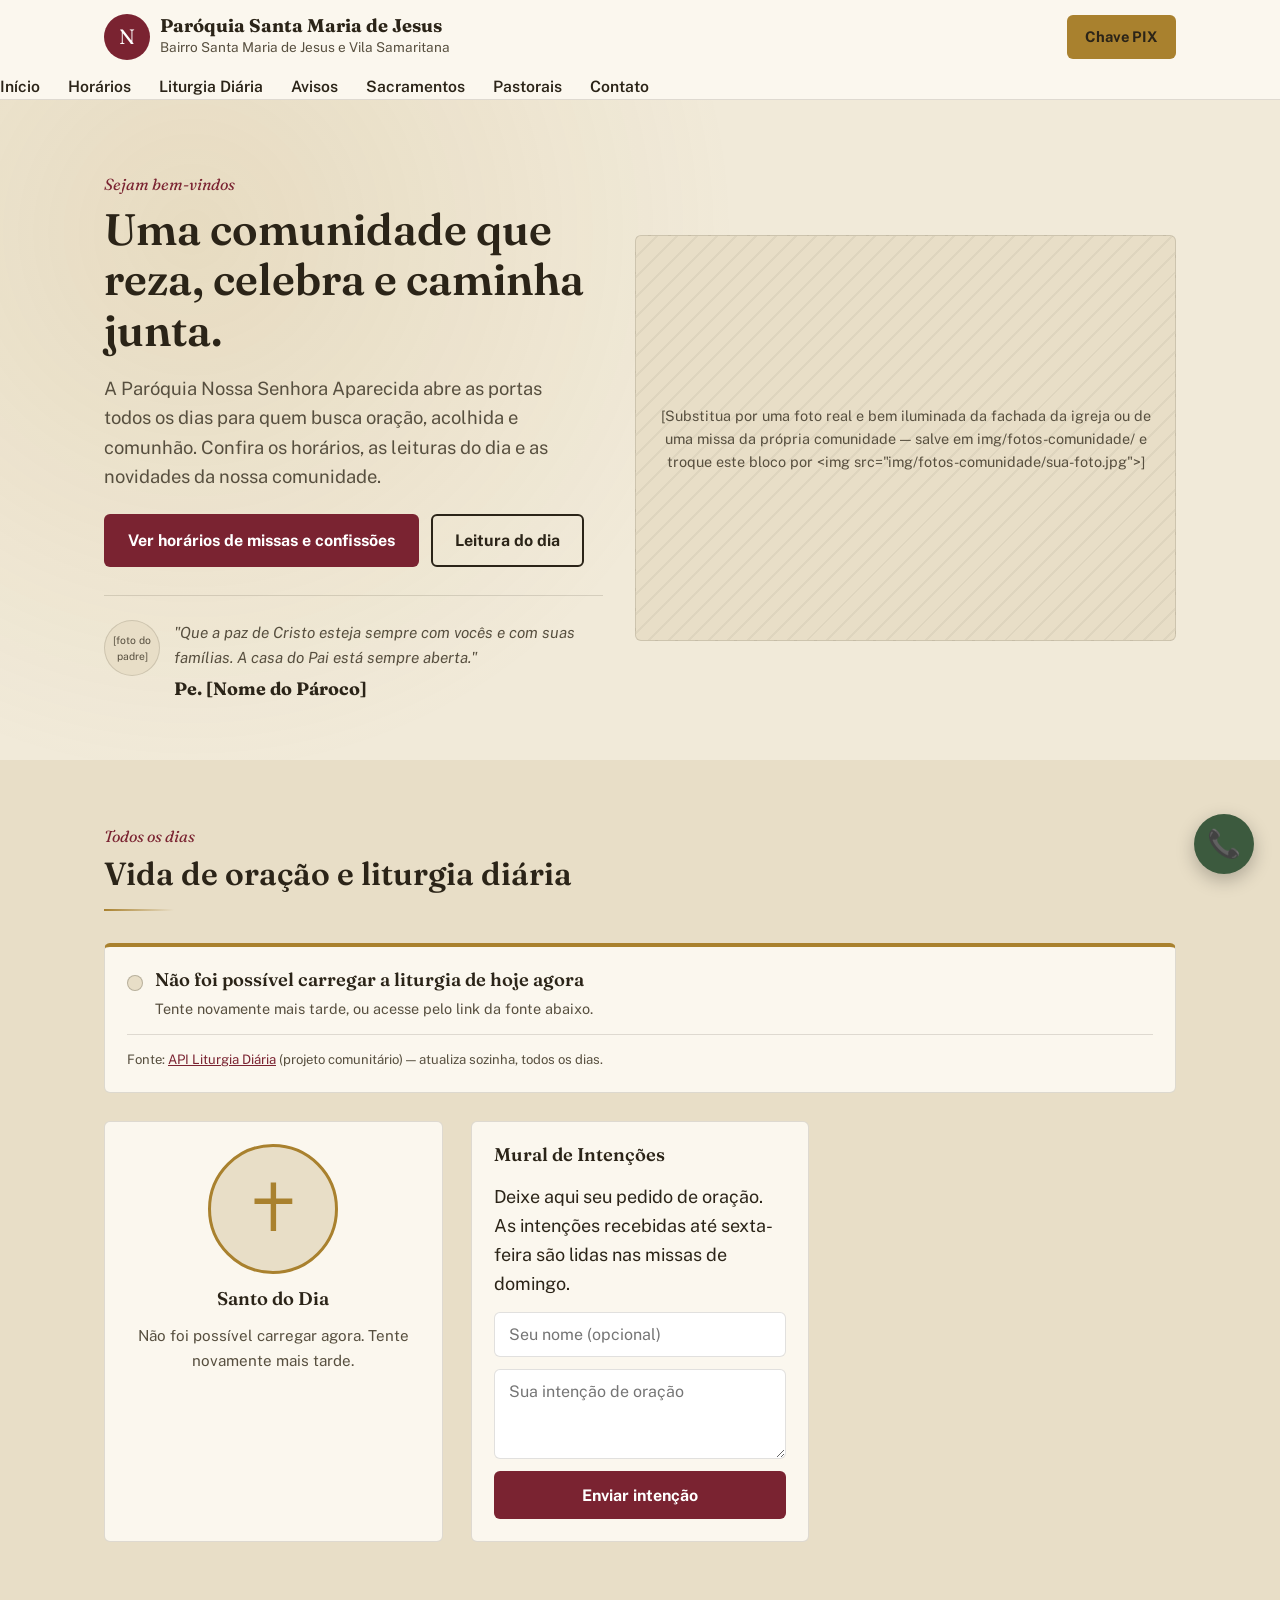
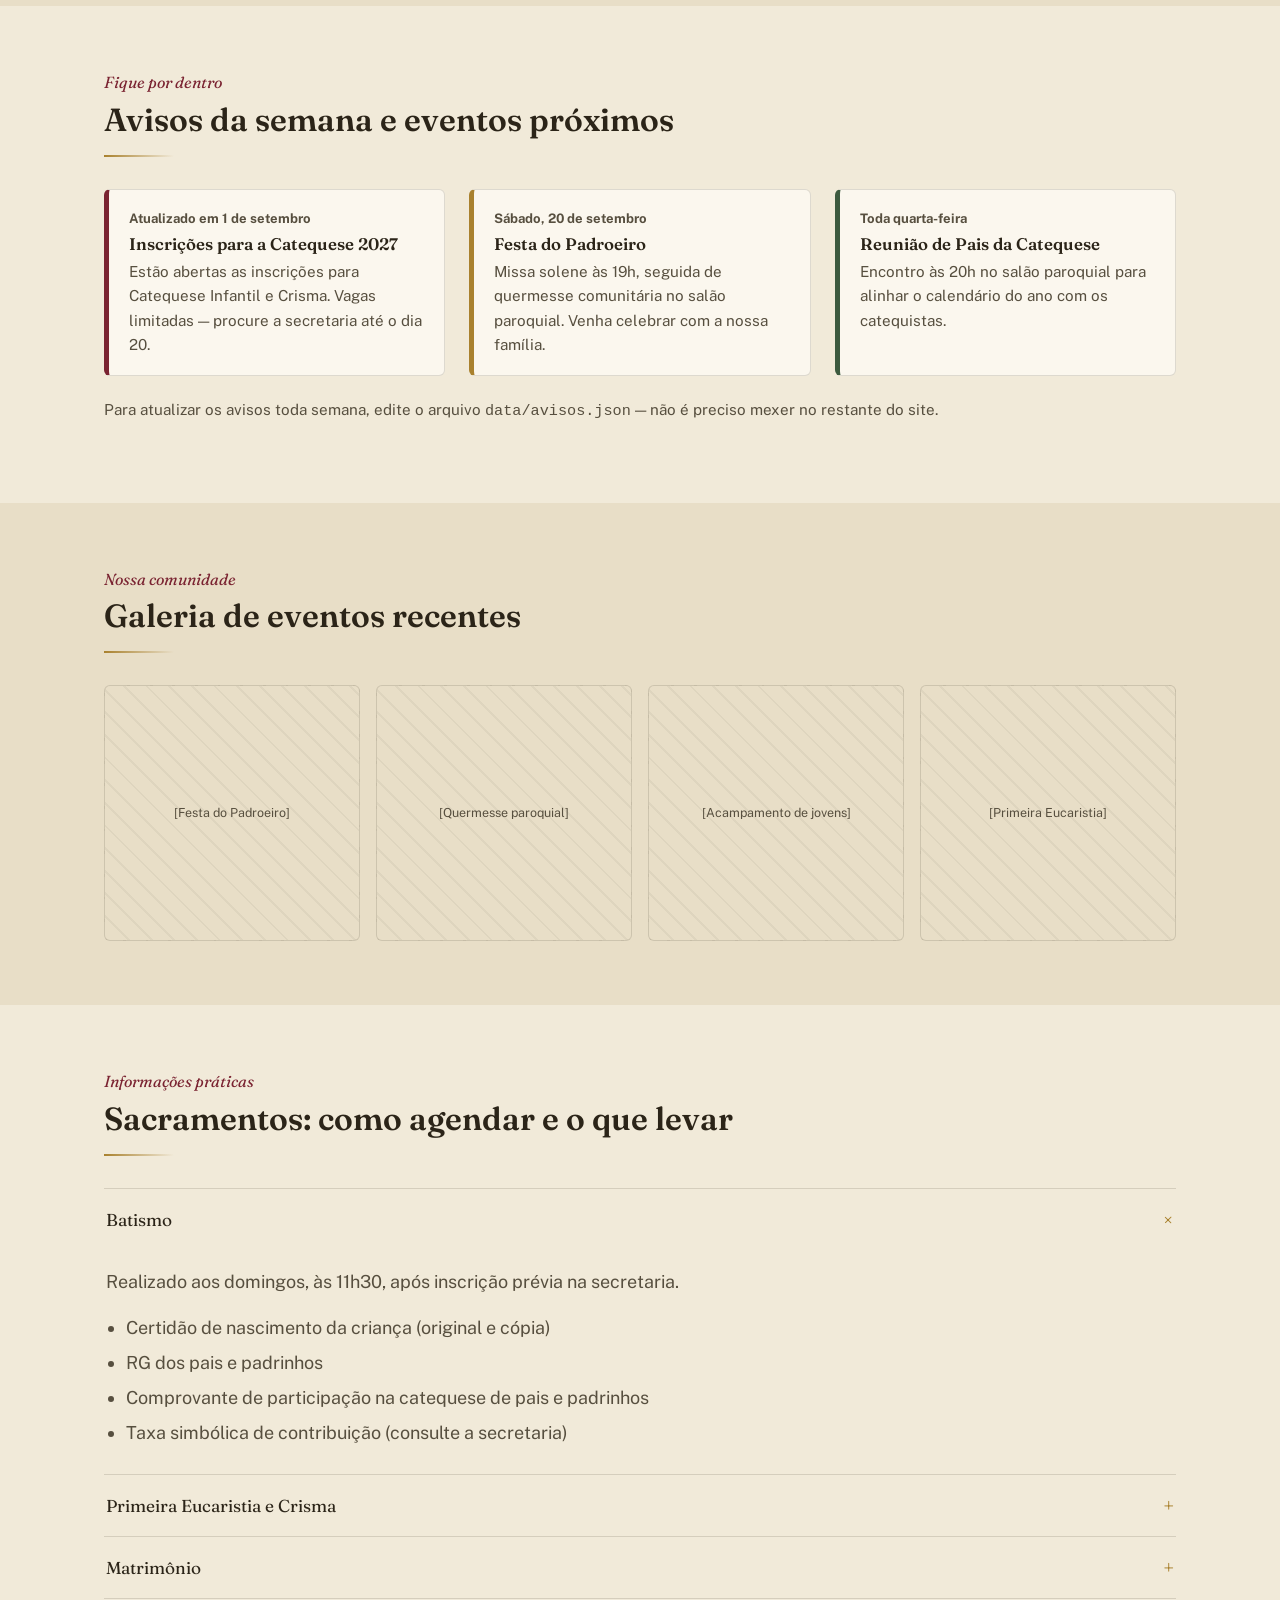
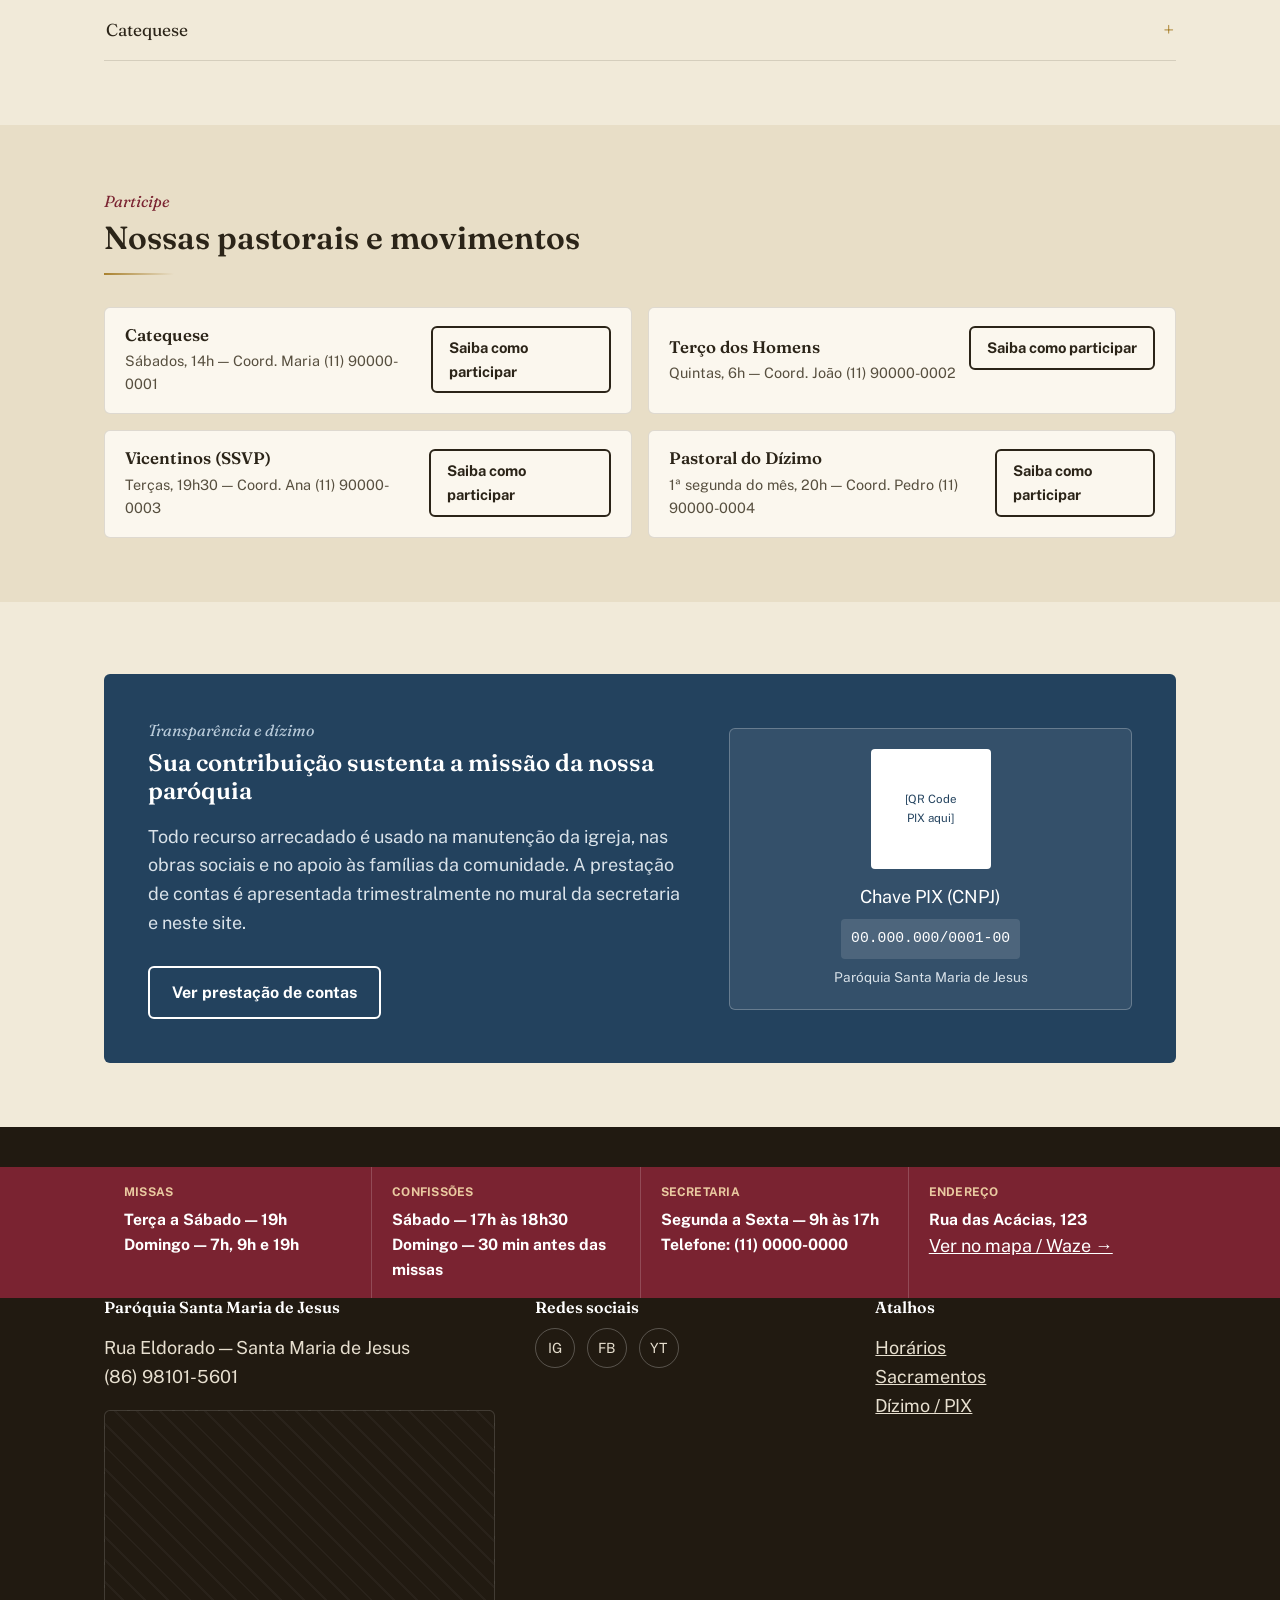
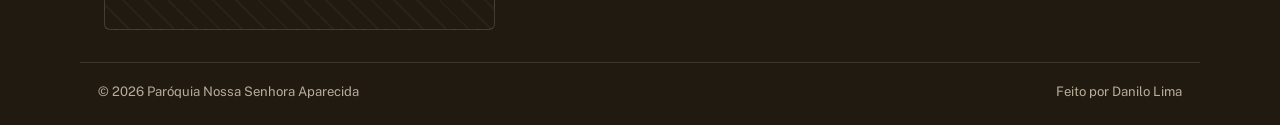
==== commit ed61ff6b: "adicionado a informação do santo do dia com api" ====
--- a/paroquia-site/index.html
+++ b/paroquia-site/index.html
@@ -119,10 +119,7 @@
     <div class="grade-tres">
       <div class="cartao destaque-topo cartao-liturgia" id="cartaoLiturgia" style="grid-column:1 / -1;"><div class="cabecalho-liturgia"><span class="bolinha-cor" id="corLiturgica" aria-hidden="true"></span><div><h3 id="nomeLiturgia">Carregando a liturgia de hoje…</h3><p class="data-liturgia" id="dataLiturgia"></p></div></div><div class="acordeao" id="acordeaoLeituras"></div><p class="fonte-liturgia">Fonte: <a href="https://liturgia.up.railway.app/v2/" target="_blank" rel="noopener">API Liturgia Diária</a> (projeto comunitário) — atualiza sozinha, todos os dias.</p></div>
 
-      <div class="cartao santo-do-dia">
-        <div class="moldura-santo" id="molduraSanto">[imagem do<br>santo do dia]</div>
-        <h3>Santo do Dia</h3>
-        <p id="resumoSanto" style="color:var(--cor-texto-suave);font-size:.95rem;">Breve resumo de três linhas sobre a vida e o testemunho do santo ou santa celebrado hoje pela Igreja.</p>
+      <div class="cartao santo-do-dia"><div class="moldura-santo"><svg viewBox="0 0 24 24" fill="var(--cor-dourado)" style="width:60%;height:60%;"><path d="M11 2h2v6h6v2h-6v10h-2V10H5V8h6z"/></svg></div><h3 id="nomeSanto">Santo do Dia</h3><p id="resumoSanto" style="color:var(--cor-texto-suave);font-size:.95rem;">Carregando…</p><details class="detalhes-santo" id="detalhesSanto" hidden><summary>Ler biografia completa</summary><p id="textoCompletoSanto"></p></details>
       </div>
 
       <div class="cartao">
--- a/paroquia-site/css/estilo.css
+++ b/paroquia-site/css/estilo.css
@@ -245,6 +245,14 @@
 
 /* ---------- SACRAMENTOS (acordeão) ---------- */
 .acordeao{ margin-top:8px; border-top:var(--borda); }
+/* ---------- CABEÇALHO DA LITURGIA DIÁRIA ---------- */
+.cabecalho-liturgia{ display:flex; align-items:flex-start; gap:12px; margin-bottom:14px; }
+.bolinha-cor{
+  width:16px; height:16px; border-radius:50%; flex-shrink:0; margin-top:6px;
+  border:1px solid rgba(43,36,24,.25); background:var(--cor-fundo-alt);
+}
+.data-liturgia{ margin:2px 0 0; color:var(--cor-texto-suave); font-size:.9rem; }
+.fonte-liturgia{ margin:14px 0 0; font-size:.82rem; color:var(--cor-texto-suave); }
 .item-acordeao{ border-bottom:var(--borda); }
 .item-acordeao button.pergunta{
   width:100%; text-align:left; background:none; border:0; cursor:pointer;
@@ -392,4 +400,13 @@
 
   .whatsapp-flutuante{ width:60px; height:60px; bottom:26px; right:26px; font-size:1.7rem; }
   .botao{ width:auto; }
-}+}
+/* ---------- "LER BIOGRAFIA COMPLETA" DO SANTO DO DIA ---------- */
+.detalhes-santo{ margin-top:10px; text-align:left; }
+.detalhes-santo summary{
+  cursor:pointer; color:var(--cor-vinho); font-weight:700; font-size:.9rem;
+  list-style:none; /* remove a setinha padrão do navegador */
+}
+.detalhes-santo summary::-webkit-details-marker{ display:none; } /* idem, no Chrome/Safari */
+.detalhes-santo[open] summary{ margin-bottom:8px; }
+.detalhes-santo p{ color:var(--cor-texto-suave); font-size:.92rem; }
